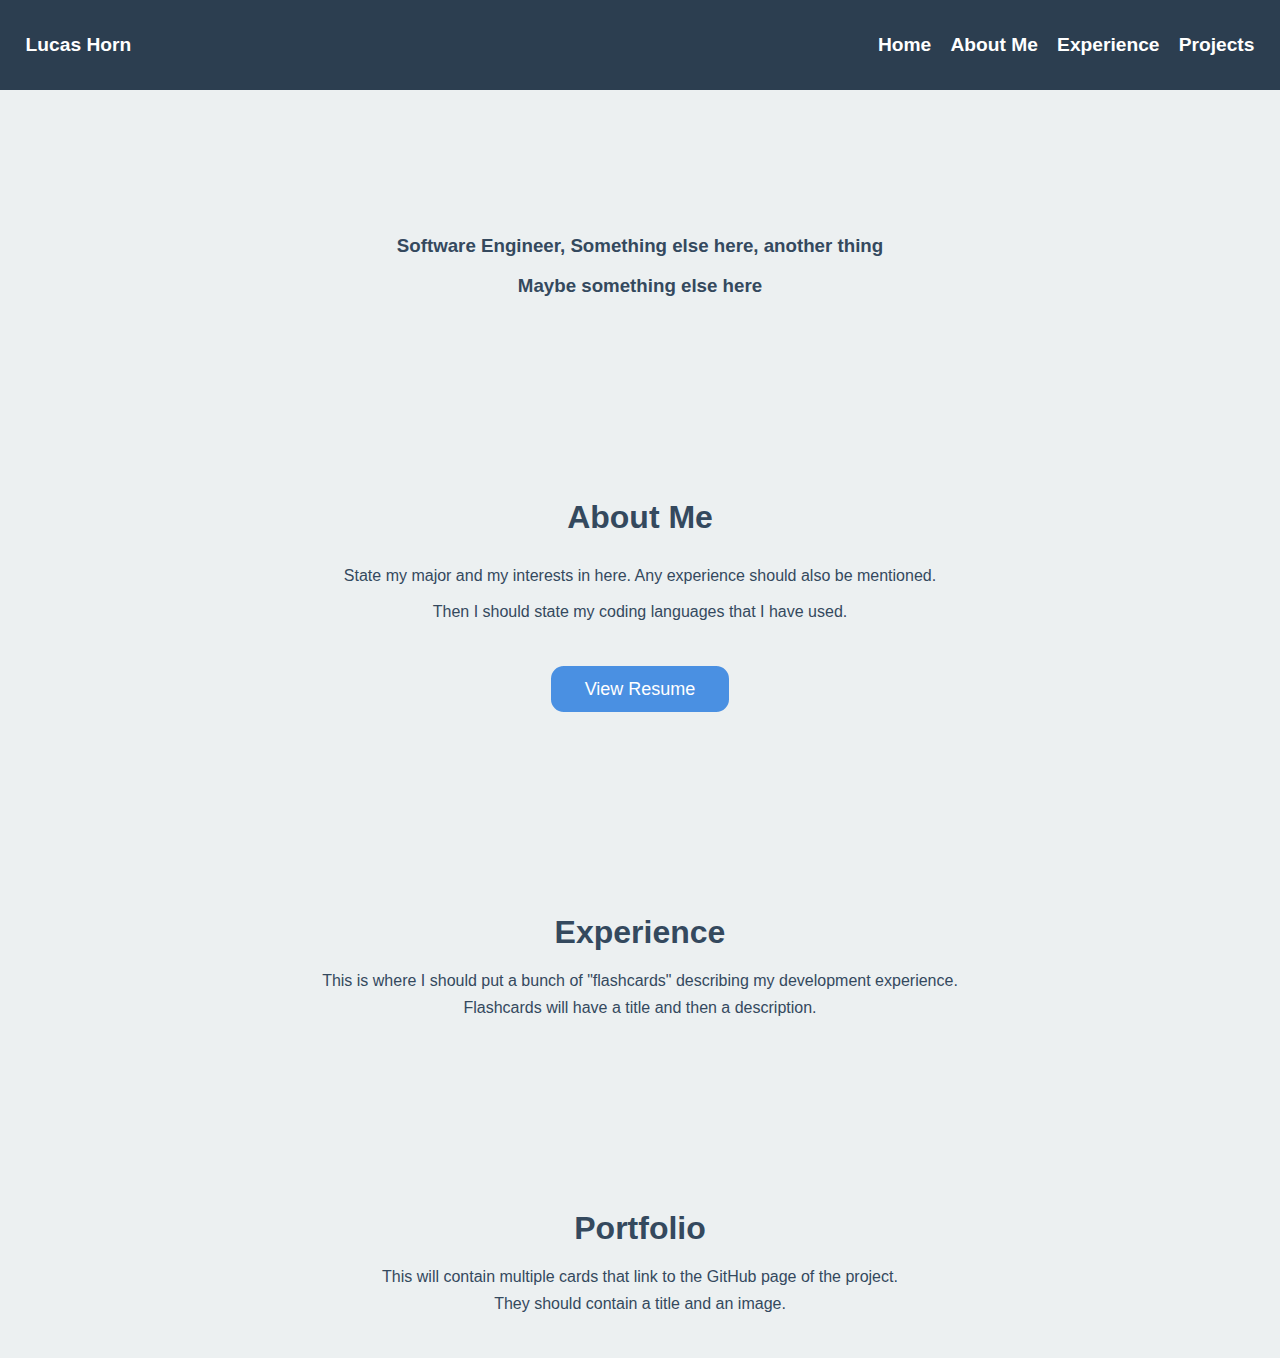
==== index.html @ 21a8671f "Updated colors and format" ====
<!DOCTYPE html>
<html lang="en">
<head>
    <meta charset="UTF-8" name="viewport" content="width=device-width, initial-scale=1.0">
    <title>Lucas Horn - Portfolio</title>
    <link rel="icon" type="image/x-icon" href="images/logo.webp">
    <link rel="stylesheet" href="indexStyle.css">
</head>
<body>
    <header class="header">
        <div class="name">
            <h2>Lucas Horn</h2>
        </div>
        <nav class="navbar">
            <a href="#Home"><h2>Home</h2></a>
            <a href="#AboutMe"><h2>About Me</h2></a>
            <a href="#Experience"><h2>Experience</h2></a>
            <a href="#Portfolio"><h2>Projects</h2></a>
        </nav>
    </header>

    <section id="Home" class="module">
        <h3>Software Engineer, Something else here, another thing</h3>
        <h3>Maybe something else here</h3>
    </section>

    <section id="AboutMe" class="module about-me">
        <h1>About Me</h1>
        <p>
            State my major and my interests in here. Any experience should also be mentioned.
            <br><br>
            Then I should state my coding languages that I have used.
        </p>
        <div class="resume-button">
            <a href="LucasHornResume.pdf" target="_blank">
                <button id="viewButton" class="download">
                    View Resume
                </button>
            </a>
        </div>
    </section>

    <section id="Experience" class="module">
        <h1>Experience</h1>
        <p>This is where I should put a bunch of "flashcards" describing my development experience.</p>
        <p>Flashcards will have a title and then a description.</p>
    </section>

    <section id="Portfolio" class="module">
        <h1>Portfolio</h1>
        <p>This will contain multiple cards that link to the GitHub page of the project.</p>
        <p>They should contain a title and an image.</p>
    </section>

    <script src="indexScript.js"></script>
</body>
</html>
---- indexStyle.css ----
:root {
    --main-color0: #2c3e50;  /* Dark Blue */
    --main-color1: #34495e;  /* Blue Gray - Text color */
    --main-color2: #4a90e2;  /* Professional Blue - Button color */
    --main-color3: #1f78b4;  /* Darker Blue - Button hover */
    --main-color4: #ecf0f1;  /* Light Gray - Background color */
    --main-color5: #ffffff;  /* Pure White */
    --main-color6: #2c3e50;  /* Dark Blue - Navbar background */
}

html {
    background-color: var(--main-color4); 
    color: var(--main-color1); 
    font-family: sans-serif;
    text-align: center;
    margin: 0;
    padding: 0;
    height: 100vh; /* Ensure html takes full viewport height */
    width: 100vw;  /* Ensure html takes full viewport width */
}

body {
    margin: 0;
    padding: 0;
    height: 100vh; /* Ensure body takes full viewport height */
    width: 100vw;  /* Ensure body takes full viewport width */
}

h1 {
    font-size: 2.5vw; /* Decreased font size relative to viewport width */
}

h2 {
    font-size: 1.5vw; /* Decreased font size relative to viewport width */
}

p {
    height: auto; 
    margin: 1vh 0; /* Adjust margin relative to viewport height */
}

button {
    background-color: var(--main-color2);
    border: 0.2vw solid var(--main-color2);    
    color: var(--main-color5);
    border-radius: 1vw;
    margin: 2vh;
    padding: 1.2vh 2.5vw;
    transition-duration: 0.5s;
    font-size: 2vh;
    cursor: pointer;
}

button:hover {
    background-color: var(--main-color3);
    color: var(--main-color5);
}

.header {
    display: flex;
    justify-content: space-between;
    align-items: center;
    padding: 2vh 2vw;
    background-color: var(--main-color6);
    color: var(--main-color5);
    width: 100vw; /* Ensure the header takes full viewport width */
    box-sizing: border-box;
    /* position: fixed; Fix the header at the top */
    top: 0;
    left: 0;
}

.navbar {
    display: flex;
    gap: 1.5vw; /* Adjust gap relative to viewport width */
}

.navbar a {
    text-decoration: none;
    color: var(--main-color5);
}

.navbar a:hover {
    color: var(--main-color2);
}

.module {
    padding: 4vh 2vw;
    margin-top: 10vh; /* Adjust margin to avoid overlap with fixed header */
}

.about-me {
    display: flex;
    flex-direction: column;
    align-items: center;
}

.resume-button {
    margin-top: 2vh;
}
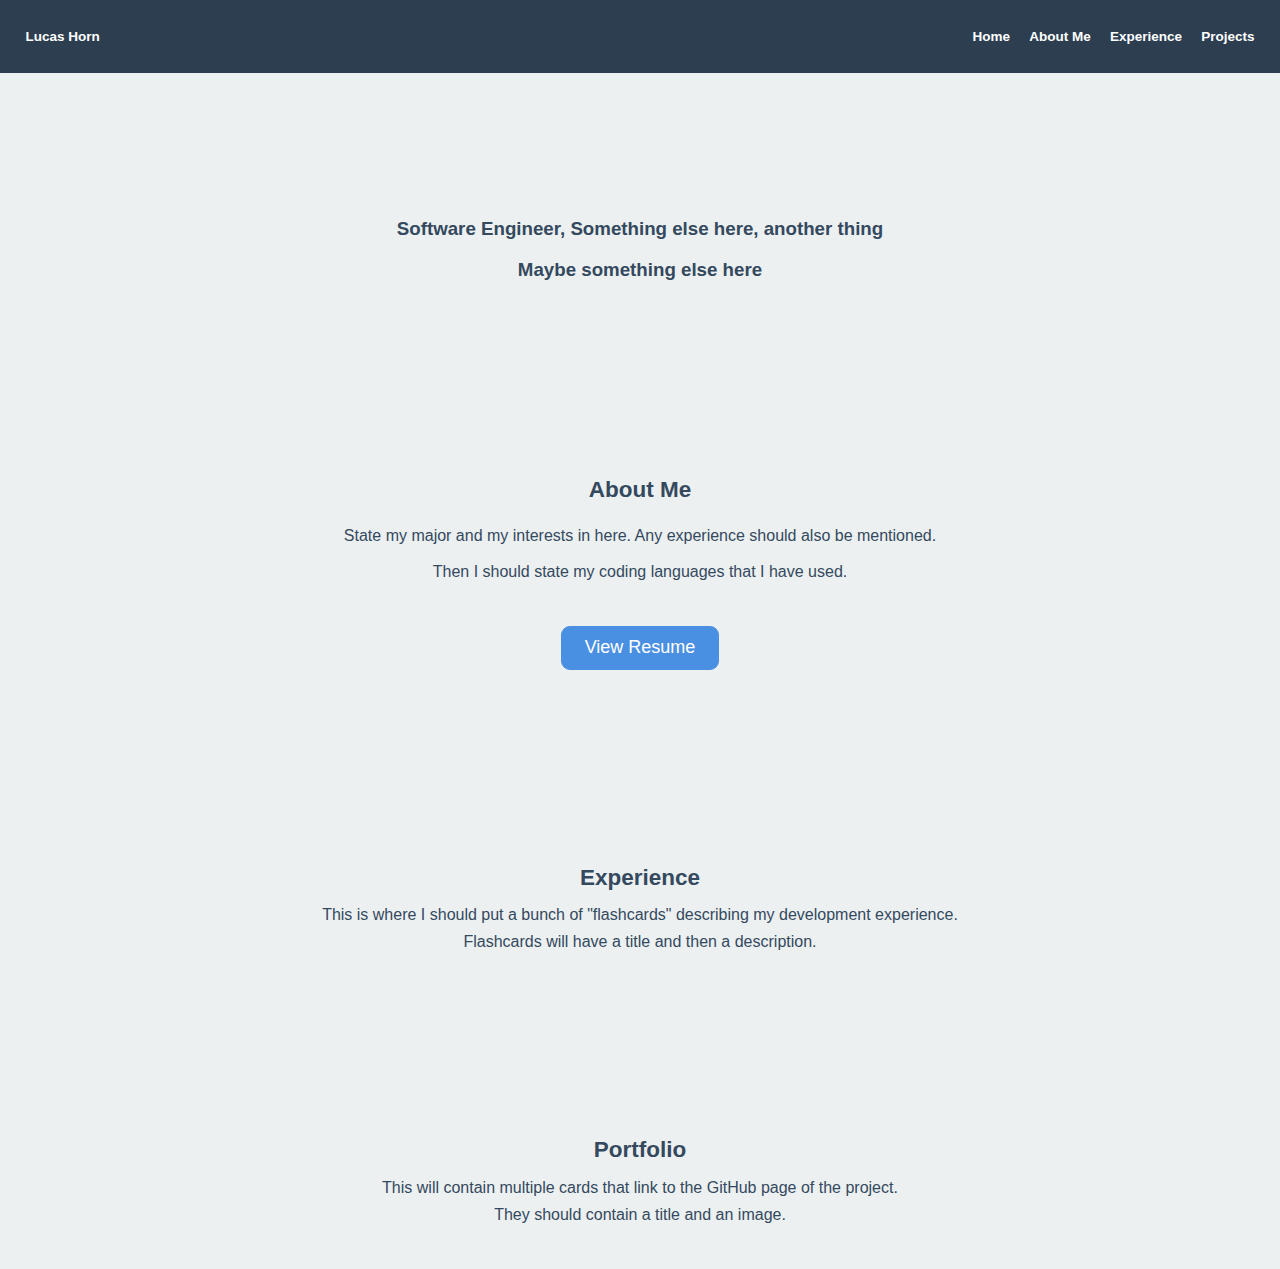
==== commit 666cc954: "Making the website mobile friendly" ====
--- a/index.html
+++ b/index.html
@@ -52,6 +52,8 @@
         <p>They should contain a title and an image.</p>
     </section>
 
-    <script src="indexScript.js"></script>
+    <script>
+        console.log(parseInt((Date.now() - 1695775081033) / 1000 / 3600 / 24) + " days ago I created this webpage");
+    </script>
 </body>
 </html>
--- a/indexStyle.css
+++ b/indexStyle.css
@@ -27,11 +27,11 @@
 }
 
 h1 {
-    font-size: 2.5vw; /* Decreased font size relative to viewport width */
+    font-size: 2.5vh; /* Decreased font size relative to viewport width */
 }
 
 h2 {
-    font-size: 1.5vw; /* Decreased font size relative to viewport width */
+    font-size: 1.5vh; /* Decreased font size relative to viewport width */
 }
 
 p {
@@ -41,11 +41,11 @@
 
 button {
     background-color: var(--main-color2);
-    border: 0.2vw solid var(--main-color2);    
+    border: 0.2vh solid var(--main-color2);    
     color: var(--main-color5);
-    border-radius: 1vw;
+    border-radius: 1vh;
     margin: 2vh;
-    padding: 1.2vh 2.5vw;
+    padding: 1.2vh 2.5vh;
     transition-duration: 0.5s;
     font-size: 2vh;
     cursor: pointer;
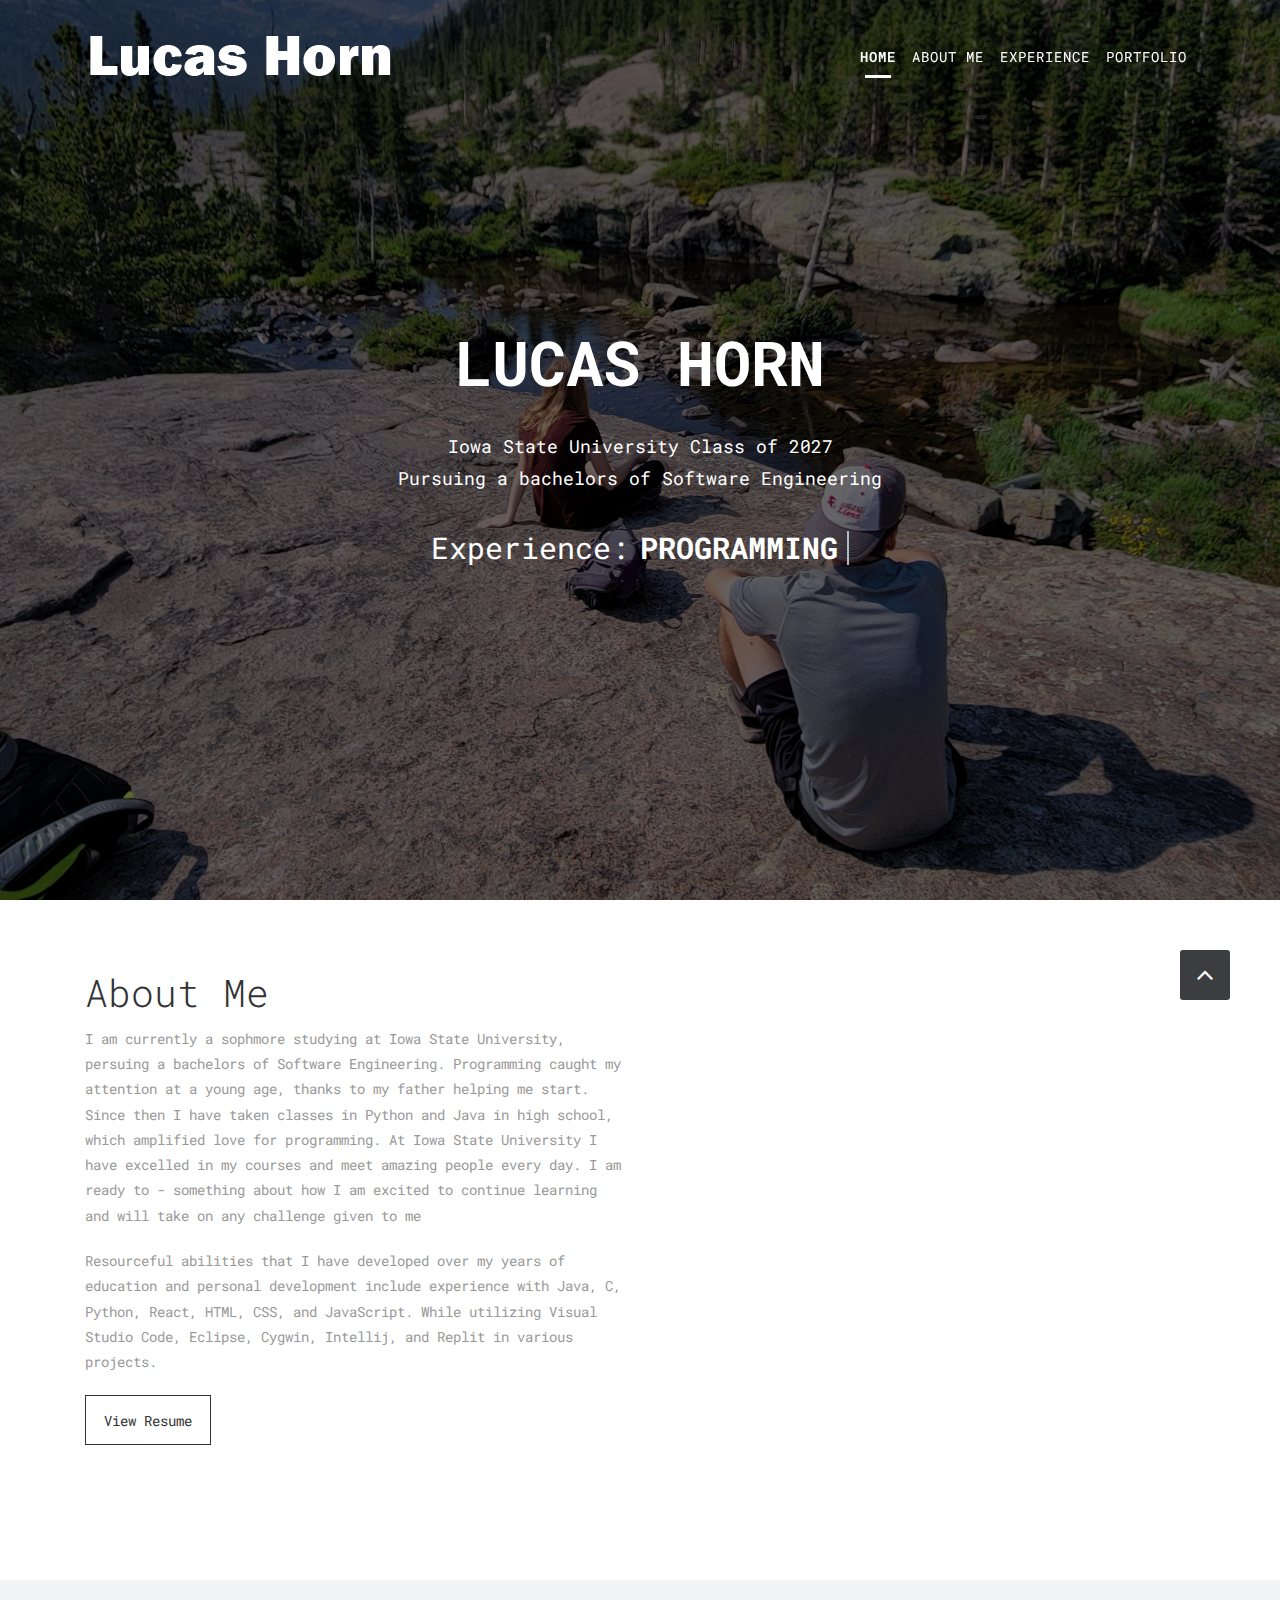
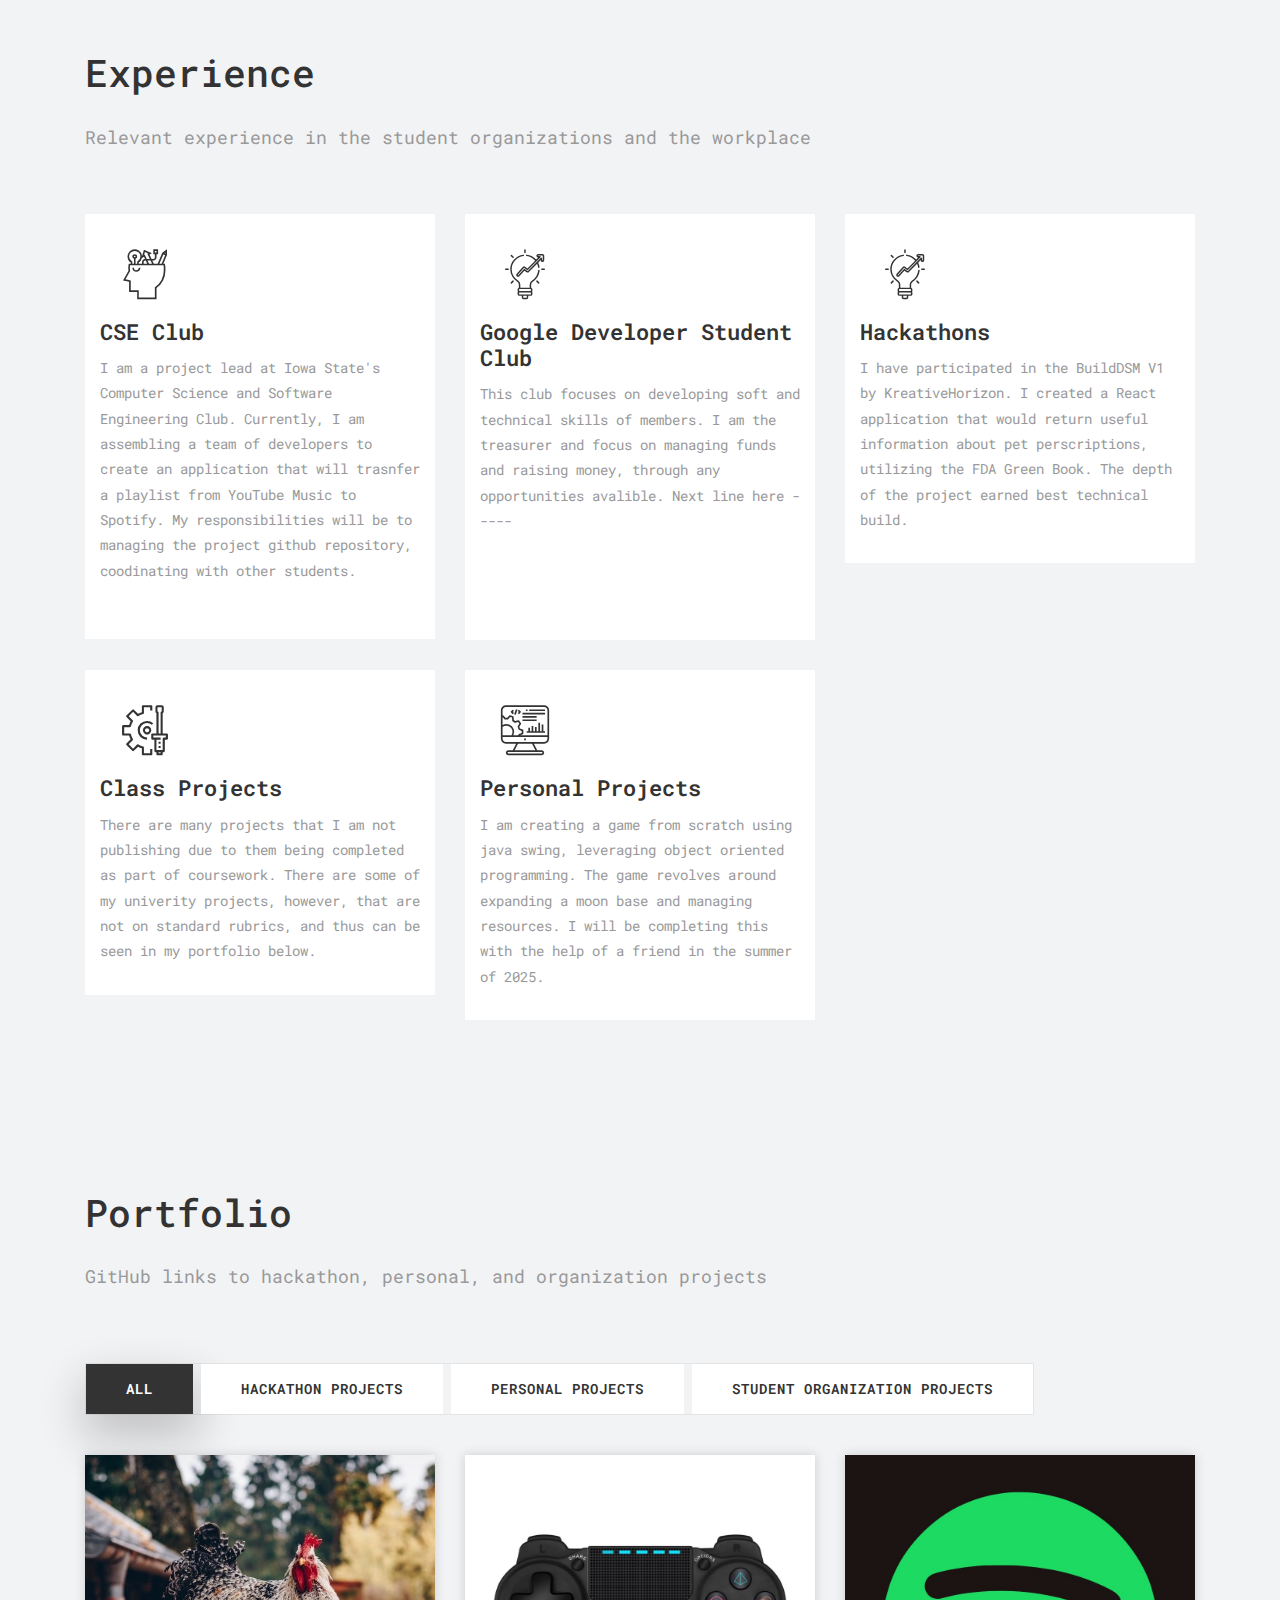
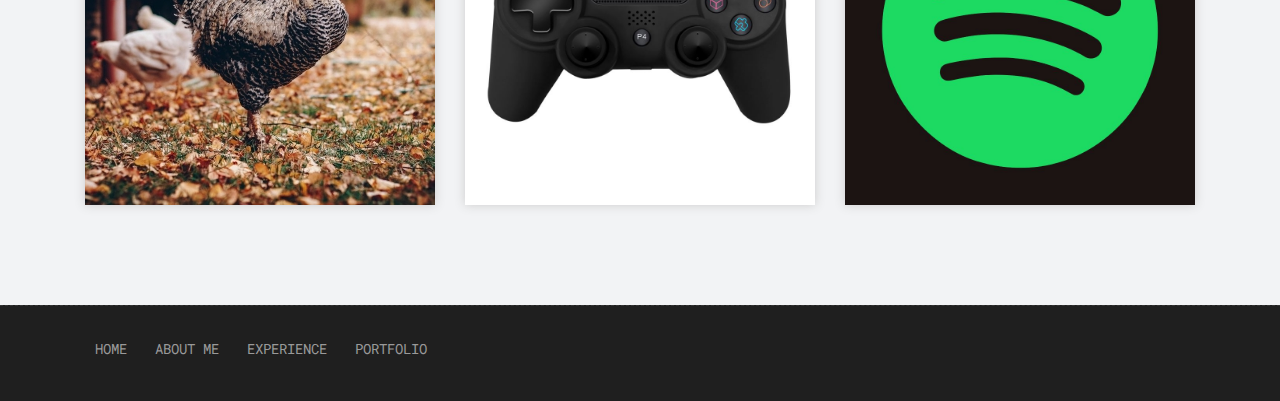
==== commit 31eae5ef: "Added updates from webSiteTemp repo" ====
--- a/index.html
+++ b/index.html
@@ -1,59 +1,362 @@
 <!DOCTYPE html>
 <html lang="en">
-<head>
-    <meta charset="UTF-8" name="viewport" content="width=device-width, initial-scale=1.0">
-    <title>Lucas Horn - Portfolio</title>
-    <link rel="icon" type="image/x-icon" href="images/logo.webp">
-    <link rel="stylesheet" href="indexStyle.css">
+
+    <!-- Basic -->
+    <meta charset="utf-8">
+    <meta http-equiv="X-UA-Compatible" content="IE=edge">   
+   
+    <!-- Mobile Metas -->
+    <meta name="viewport" content="width=device-width, minimum-scale=1.0, maximum-scale=1.0, user-scalable=no">
+ 
+     <!-- Site Metas -->
+    <title>Lucas Horn - Portfolio</title>  
+    <meta name="keywords" content="">
+    <meta name="description" content="">
+    <meta name="author" content="">
+
+    <!-- Site Icons -->
+    <link rel="shortcut icon" href="images/favicon.ico" type="image/x-icon" />
+    <link rel="apple-touch-icon" href="L-logo.png">
+
+    <!-- Bootstrap CSS -->
+    <link rel="stylesheet" href="css/bootstrap.min.css">
+    <!-- Site CSS -->
+    <link rel="stylesheet" href="style.css">
+    <!-- Responsive CSS -->
+    <link rel="stylesheet" href="css/responsive.css">
+	
 </head>
-<body>
-    <header class="header">
-        <div class="name">
-            <h2>Lucas Horn</h2>
+<body id="page-top" class="politics_version">
+
+    <!-- LOADER -->
+    <div id="preloader">
+        <div id="main-ld">
+			<div id="loader"></div>  
+		</div>
+    </div>
+    <!-- END LOADER -->
+	
+    <!-- Navigation -->
+    <nav class="navbar navbar-expand-lg navbar-dark fixed-top" id="mainNav">
+      <div class="container">
+        <a class="navbar-brand js-scroll-trigger" href="#page-top">
+			<img class="img-fluid" src="images/logo.png" alt="" />	<!-- this needs to have the image changed to my name -->
+		</a>
+        <button class="navbar-toggler navbar-toggler-right" type="button" data-toggle="collapse" data-target="#navbarResponsive" aria-controls="navbarResponsive" aria-expanded="false" aria-label="Toggle navigation">
+          Menu
+          <i class="fa fa-bars"></i>
+        </button>
+        <div class="collapse navbar-collapse" id="navbarResponsive">
+          <ul class="navbar-nav text-uppercase ml-auto">
+            <li class="nav-item">
+              <a class="nav-link js-scroll-trigger active" href="#home">Home</a>
+            </li>
+            <li class="nav-item">
+              <a class="nav-link js-scroll-trigger" href="#about">About Me</a>
+            </li>
+            <li class="nav-item">
+              <a class="nav-link js-scroll-trigger" href="#experience">Experience</a>
+            </li>
+            <li class="nav-item">
+              <a class="nav-link js-scroll-trigger" href="#portfolio">Portfolio</a>
+            </li>
+          </ul>
         </div>
-        <nav class="navbar">
-            <a href="#Home"><h2>Home</h2></a>
-            <a href="#AboutMe"><h2>About Me</h2></a>
-            <a href="#Experience"><h2>Experience</h2></a>
-            <a href="#Portfolio"><h2>Projects</h2></a>
-        </nav>
-    </header>
-
-    <section id="Home" class="module">
-        <h3>Software Engineer, Something else here, another thing</h3>
-        <h3>Maybe something else here</h3>
-    </section>
-
-    <section id="AboutMe" class="module about-me">
-        <h1>About Me</h1>
-        <p>
-            State my major and my interests in here. Any experience should also be mentioned.
-            <br><br>
-            Then I should state my coding languages that I have used.
-        </p>
-        <div class="resume-button">
-            <a href="LucasHornResume.pdf" target="_blank">
-                <button id="viewButton" class="download">
-                    View Resume
-                </button>
-            </a>
+      </div>
+    </nav>
+	
+	<section id="home" class="main-banner parallaxie" style="background: url('uploads/background.webp')">
+		<div class="heading">
+			<h1>Lucas Horn</h1>
+			<p>Iowa State University Class of 2027<br>Pursuing a bachelors of Software Engineering</p>
+			<h3 class="cd-headline clip is-full-width">
+				<span>Experience: </span>
+				<span class="cd-words-wrapper">
+					<b class="is-visible">Programming</b> <!-- This contains all of the changing text -->
+					<b>Personal Projects</b>
+					<b>Hackathons</b>
+					<b>Club Involvement</b>
+					<b>Unicorn wrangler</b>
+					<b>That was a lie</b>
+					<!-- <b>Tutoring</b> -->
+				</span>
+			</h3>
+		</div>
+	</section>
+
+    <div id="about" class="section wb">
+        <div class="container">
+            <div class="row">
+                <div class="col-md-6">
+                    <div class="message-box">                        
+                        <h2>About Me</h2>
+                        <p>
+							I am currently a sophmore studying at Iowa State University, persuing a bachelors of Software Engineering.
+							 Programming caught my attention at a young age, thanks to my father helping me start.
+							 Since then I have taken classes in Python and Java in high school, which amplified love for programming.
+							 At Iowa State University I have excelled in my courses and meet amazing people every day.
+							 I am ready to - something about how I am excited to continue learning and will take on any challenge given to me
+						</p>
+						<p> 
+							Resourceful abilities that I have developed over my years of education and personal development include experience with Java, C, Python, React, HTML, CSS, and JavaScript.
+							 While utilizing Visual Studio Code, Eclipse, Cygwin, Intellij, and Replit in various projects.
+						</p>
+						<a target=”_blank” href="resume.pdf" class="sim-btn btn-hover-new" data-text="View Resume"><span>View Resume</span></a>
+                    </div>
+                </div>
+
+                <div class="col-md-6">
+                    <div class="right-box-pro wow fadeIn">
+                        <img src="uploads/aboutMe.jpeg" alt="" class="img-fluid img-rounded">
+                    </div><!-- end media -->
+                </div>
+            </div>
         </div>
-    </section>
-
-    <section id="Experience" class="module">
-        <h1>Experience</h1>
-        <p>This is where I should put a bunch of "flashcards" describing my development experience.</p>
-        <p>Flashcards will have a title and then a description.</p>
-    </section>
-
-    <section id="Portfolio" class="module">
-        <h1>Portfolio</h1>
-        <p>This will contain multiple cards that link to the GitHub page of the project.</p>
-        <p>They should contain a title and an image.</p>
-    </section>
-
-    <script>
-        console.log(parseInt((Date.now() - 1695775081033) / 1000 / 3600 / 24) + " days ago I created this webpage");
-    </script>
+    </div><!-- end section -->
+
+
+  	<div id="experience" class="section lb">
+        <div class="container">
+            <div class="section-title text-left">
+                <h3>Experience</h3>
+                <p>Relevant experience in the student organizations and the workplace</p>
+            </div>
+
+            <div class="row">
+				
+				<div class="col-md-4">
+					<div class="services-inner-box">
+						<div class="ser-icon">
+							<i class="flaticon-idea-1"></i>
+						</div>
+						<h2>CSE Club</h2>
+						<p>
+							 I am a project lead at Iowa State's Computer Science and Software Engineering Club.
+							 Currently, I am assembling a team of developers to create an application that will trasnfer a playlist from YouTube Music to Spotify.
+							 My responsibilities will be to managing the project github repository, coodinating with other students.
+						</p>
+						<br>
+					</div>
+                </div>
+				
+				<div class="col-md-4">
+					<div class="services-inner-box">
+						<div class="ser-icon">
+							<i class="flaticon-idea"></i>
+						</div>
+						<h2>Google Developer Student Club</h2>
+						<p>This club focuses on developing soft and technical skills of members.
+							 I am the treasurer and focus on managing funds and raising money, through any opportunities avalible.
+							 Next line here -----
+						</p>
+						<br><br><br>
+					</div>
+				</div>	
+				
+				<div class="col-md-4">
+					<div class="services-inner-box">
+						<div class="ser-icon">
+							<i class="flaticon-idea"></i>
+						</div>
+						<h2>
+							Hackathons
+						</h2>
+						<p>
+							I have participated in the BuildDSM V1 by KreativeHorizon.
+							 I created a React application that would return useful information about pet perscriptions, utilizing the FDA Green Book. 
+							 The depth of the project earned best technical build.
+						</p>
+					</div>
+				</div>
+				
+				<div class="col-md-4">
+					<div class="services-inner-box">
+						<div class="ser-icon">
+							<i class="flaticon-process"></i>
+						</div>
+						<h2>
+							Class Projects
+						</h2>
+						<p>
+							There are many projects that I am not publishing due to them being completed as part of coursework.
+							 There are some of my univerity projects, however, that are not on standard rubrics, and thus can be seen in my portfolio below.
+						</p>
+					</div>
+                </div>
+
+				<div class="col-md-4">
+                    <div class="services-inner-box">
+						<div class="ser-icon">
+							<i class="flaticon-seo"></i>
+						</div>
+						<h2>Personal Projects</h2>
+						<p>
+							I am creating a game from scratch using java swing, leveraging object oriented programming.
+							 The game revolves around expanding a moon base and managing resources.
+							 I will be completing this with the help of a friend in the summer of 2025.
+						</p>
+					</div>
+                </div>
+				
+				<!--
+				<div class="col-md-4">
+					<div class="services-inner-box">
+						<div class="ser-icon">
+							<i class="flaticon-development"></i>
+						</div>
+						<h2>name here</h2>
+						<p>description here</p>
+					</div>
+				</div>
+				-->
+
+				<!--
+				<div class="col-md-4">
+                    <div class="services-inner-box">
+						<div class="ser-icon">
+							<i class="flaticon-discuss-issue"></i>
+						</div>
+						<h2>Name</h2>
+						<p>discription</p>
+					</div>
+                </div>
+				-->
+            </div>
+        </div>
+    </div>
+
+	<!-- portfolio section -->
+	<div id="portfolio" class="section lb">
+		<div class="container">
+			<div class="section-title text-left">
+                <h3>Portfolio</h3>
+                <p>GitHub links to hackathon, personal, and organization projects</p>
+            </div><!-- end title -->
+			
+
+			<div class="gallery-menu row">
+				<div class="col-md-12">
+					<div class="button-group filter-button-group text-left">
+						<button class="active" data-filter="*">All</button>
+						<button data-filter=".gal_a">Hackathon Projects</button>
+						<button data-filter=".gal_b">Personal Projects</button>
+						<button data-filter=".gal_c">Student Organization Projects</button>
+					</div>
+				</div>
+			</div>
+			
+			<!-- This contains all of the cards for code projects -->
+			<div class="gallery-list row">
+				<div class="col-md-4 col-sm-6 gallery-grid gal_a">
+					<div class="gallery-single fix">
+						<img src="uploads/Farm-fix-chicken.jpg" class="img-fluid" alt="Image">
+						<div class="img-overlay">
+							<a target=”_blank” href="https://github.com/nwfrank/builddsm" class="hoverbutton global-radius"><i class="fa fa-picture-o"></i></a>
+						</div>
+					</div>
+				</div>
+
+
+				<div class="col-md-4 col-sm-6 gallery-grid gal_b">
+					<div class="gallery-single fix">
+						<img src="uploads/gallery_img-03.jpg" class="img-fluid" alt="Image">
+						<div class="img-overlay">
+							<a target=”_blank” href="https://github.com/LucasAHorn/Summer24Game" class="hoverbutton global-radius"><i class="fa fa-picture-o"></i></a>
+						</div>
+					</div>
+				</div>
+
+			 	<div class="col-md-4 col-sm-6 gallery-grid gal_c">
+					<div class="gallery-single fix">
+						<img src="uploads/gallery_img-01.jpg" class="img-fluid" alt="Image">
+						<div class="img-overlay">
+							<a target=”_blank” href="https://github.com/LucasAHorn/Playlist-Platform-Transfer-Project" class="hoverbutton global-radius"><i class="fa fa-picture-o"></i></a>
+						</div>
+					</div>
+				</div>
+
+				<!-- <div class="col-md-4 col-sm-6 gallery-grid gal_c">
+					<div class="gallery-single fix">
+						<img src="uploads/gallery_img-05.jpg" class="img-fluid" alt="Image">
+						<div class="img-overlay">
+							<a target=”_blank” href="https://github.com/CSE-Club-ISU" class="hoverbutton global-radius"><i class="fa fa-picture-o"></i><i></a>
+						</div>
+					</div>
+				</div> -->
+
+				
+				<!-- <div class="col-md-4 col-sm-6 gallery-grid gal_c">
+					<div class="gallery-single fix">
+						<img src="uploads/gallery_img-04.jpg" class="img-fluid" alt="Image">
+						<div class="img-overlay">
+							<a target=”_blank” href="https://github.com/CSE-Club-ISU/Playlist-Platform-Transfer-Project" class="hoverbutton global-radius"><i class="fa fa-picture-o"></i><i></a>
+						</div>
+					</div>
+				</div>
+			</div> -->
+
+
+			<!--
+				<div class="col-md-4 col-sm-6 gallery-grid gal_a">
+					<div class="gallery-single fix">
+						<img src="uploads/gallery_img-02.jpg" class="img-fluid" alt="Image">
+						<div class="img-overlay">
+							<a target=”_blank” href="https://github.com/mgraham33/FlickPick" class="hoverbutton global-radius"><i class="fa fa-picture-o"></i></a>
+						</div>
+					</div>
+				</div>
+
+				<div class="col-md-4 col-sm-6 gallery-grid gal_a">
+					<div class="gallery-single fix">
+						<img src="uploads/gallery_img-04.jpg" class="img-fluid" alt="Image">
+						<div class="img-overlay">
+							<a target=”_blank” href="https://github.com/mgraham33/TheGameOfLife" class="hoverbutton global-radius"><i class="fa fa-picture-o"></i></a>
+						</div>
+					</div>
+				</div>
+			
+				<div class="col-md-4 col-sm-6 gallery-grid gal_a">
+					<div class="gallery-single fix">
+						<img src="uploads/gallery_img-05.jpg" class="img-fluid" alt="Image">
+						<div class="img-overlay">
+							<a target=”_blank” href="https://github.com/CSE-Club-ISU" class="hoverbutton global-radius"><i class="fa fa-picture-o"></i></a>
+                        </div>
+					</div>
+				</div>
+			-->
+			</div>
+		</div>
+	</div>
+
+    <div class="copyrights">
+        <div class="container">
+            <div class="footer-distributed">
+                <div class="footer-left">
+                    <p class="footer-links">
+                        <a href="#home">Home</a>
+                        <a href="#about">About Me</a>
+                        <a href="#experience">Experience</a>
+                        <a href="#portfolio">Portfolio</a>
+                    </p>
+                </div>
+            </div>
+        </div>
+    </div>
+
+    <a href="#" id="scroll-to-top" class="dmtop global-radius"><i class="fa fa-angle-up"></i></a>
+
+    <!-- ALL JS FILES -->
+    <script src="js/all.js"></script>
+	<!-- Camera Slider -->
+	<!-- <script src="js/jquery.mobile.customized.min.js"></script> This is not working currently -->
+	<script src="js/jquery.easing.1.3.js"></script> 
+	<script src="js/parallaxie.js"></script>
+	<script src="js/headline.js"></script>
+	<!-- Contact form JavaScript -->
+    <script src="js/jqBootstrapValidation.js"></script>
+    <!-- ALL PLUGINS -->
+    <script src="js/custom.js"></script>
+    <script src="js/jquery.vide.js"></script>
+
 </body>
-</html>
+</html>--- a/style.css
+++ b/style.css
@@ -0,0 +1,2466 @@
+/*------------------------------------------------------------------
+    Version: 1.0
+-------------------------------------------------------------------*/
+
+/*------------------------------------------------------------------
+    IMPORT FONTS
+-------------------------------------------------------------------*/
+
+@import url('https://fonts.googleapis.com/css?family=Roboto+Mono:300,400,500,700');
+
+/*------------------------------------------------------------------
+    IMPORT FILES
+-------------------------------------------------------------------*/
+
+@import url(css/animate.css);
+@import url(css/camera.css);
+@import url(css/flaticon.css);
+@import url(css/prettyPhoto.css);
+@import url(css/owl.carousel.css);
+@import url(css/font-awesome.min.css);
+
+/*------------------------------------------------------------------
+    SKELETON
+-------------------------------------------------------------------*/
+
+body {
+    color: #999999;
+    font-size: 14px;
+    font-family: 'Roboto Mono', monospace;
+    line-height: 1.80857;
+}
+
+html, body{
+	height: 100%;
+}
+
+body.demos .section {
+    background: url(images/bg.png) repeat top center #f2f3f5;
+}
+
+body.demos .section-title img {
+    max-width: 280px;
+    display: block;
+    margin: 10px auto;
+}
+
+body.demos .service-widget h3 {
+    border-bottom: 1px solid #ededed;
+    font-size: 18px;
+    padding: 20px 0;
+    background-color: #ffffff;
+}
+
+body.demos .service-widget {
+    margin: 0 0 30px;
+    padding: 30px;
+    background-color: #fff
+}
+
+body.demos .container-fluid {
+    max-width: 1080px
+}
+
+a {
+    color: #1f1f1f;
+    text-decoration: none !important;
+    outline: none !important;
+    -webkit-transition: all .3s ease-in-out;
+    -moz-transition: all .3s ease-in-out;
+    -ms-transition: all .3s ease-in-out;
+    -o-transition: all .3s ease-in-out;
+    transition: all .3s ease-in-out;
+}
+
+h1,
+h2,
+h3,
+h4,
+h5,
+h6 {
+    letter-spacing: 0;
+    font-weight: normal;
+    position: relative;
+    padding: 0 0 10px 0;
+    font-weight: normal;
+    line-height: 120% !important;
+    color: #333333;
+    margin: 0
+}
+
+h1 {
+    font-size: 24px
+}
+
+h2 {
+    font-size: 22px
+}
+
+h3 {
+    font-size: 18px
+}
+
+h4 {
+    font-size: 16px
+}
+
+h5 {
+    font-size: 14px
+}
+
+h6 {
+    font-size: 13px
+}
+
+h1 a,
+h2 a,
+h3 a,
+h4 a,
+h5 a,
+h6 a {
+    color: #212121;
+    text-decoration: none!important;
+    opacity: 1
+}
+
+h1 a:hover,
+h2 a:hover,
+h3 a:hover,
+h4 a:hover,
+h5 a:hover,
+h6 a:hover {
+    opacity: .8
+}
+
+a {
+    color: #222222;
+    text-decoration: none;
+    outline: none;
+}
+
+a,
+.btn {
+    text-decoration: none !important;
+    outline: none !important;
+    -webkit-transition: all .3s ease-in-out;
+    -moz-transition: all .3s ease-in-out;
+    -ms-transition: all .3s ease-in-out;
+    -o-transition: all .3s ease-in-out;
+    transition: all .3s ease-in-out;
+}
+
+.btn-custom {
+    margin-top: 20px;
+    background-color: transparent !important;
+    border: 2px solid #ddd;
+    padding: 12px 40px;
+    font-size: 16px;
+}
+
+.lead {
+    font-size: 18px;
+    line-height: 30px;
+    color: #767676;
+    margin: 0;
+    padding: 0;
+}
+
+blockquote {
+    margin: 20px 0 20px;
+    padding: 30px;
+}
+
+ul, li, ol{
+	margin: 0px;
+	list-style: none;
+	padding: 0px;
+}
+
+
+/*------------------------------------------------------------------
+    WP CORE
+-------------------------------------------------------------------*/
+
+.first {
+    clear: both
+}
+
+.last {
+    margin-right: 0
+}
+
+.alignnone {
+    margin: 5px 20px 20px 0;
+}
+
+.aligncenter,
+div.aligncenter {
+    display: block;
+    margin: 5px auto 5px auto;
+}
+
+.alignright {
+    float: right;
+    margin: 10px 0 20px 20px;
+}
+
+.alignleft {
+    float: left;
+    margin: 10px 20px 20px 0;
+}
+
+a img.alignright {
+    float: right;
+    margin: 10px 0 20px 20px;
+}
+
+a img.alignnone {
+    margin: 10px 20px 20px 0;
+}
+
+a img.alignleft {
+    float: left;
+    margin: 10px 20px 20px 0;
+}
+
+a img.aligncenter {
+    display: block;
+    margin-left: auto;
+    margin-right: auto
+}
+
+.wp-caption {
+    background: #fff;
+    border: 1px solid #f0f0f0;
+    max-width: 96%;
+    /* Image does not overflow the content area */
+    padding: 5px 3px 10px;
+    text-align: center;
+}
+
+.wp-caption.alignnone {
+    margin: 5px 20px 20px 0;
+}
+
+.wp-caption.alignleft {
+    margin: 5px 20px 20px 0;
+}
+
+.wp-caption.alignright {
+    margin: 5px 0 20px 20px;
+}
+
+.wp-caption img {
+    border: 0 none;
+    height: auto;
+    margin: 0;
+    max-width: 98.5%;
+    padding: 0;
+    width: auto;
+}
+
+.wp-caption p.wp-caption-text {
+    font-size: 11px;
+    line-height: 17px;
+    margin: 0;
+    padding: 0 4px 5px;
+}
+
+
+/* Text meant only for screen readers. */
+
+.screen-reader-text {
+    clip: rect(1px, 1px, 1px, 1px);
+    position: absolute !important;
+    height: 1px;
+    width: 1px;
+    overflow: hidden;
+}
+
+.screen-reader-text:focus {
+    background-color: #f1f1f1;
+    border-radius: 3px;
+    box-shadow: 0 0 2px 2px rgba(0, 0, 0, 0.6);
+    clip: auto !important;
+    color: #21759b;
+    display: block;
+    font-size: 14px;
+    font-size: 0.875rem;
+    font-weight: bold;
+    height: auto;
+    left: 5px;
+    line-height: normal;
+    padding: 15px 23px 14px;
+    text-decoration: none;
+    top: 5px;
+    width: auto;
+    z-index: 100000;
+    /* Above WP toolbar. */
+}
+
+
+/*------------------------------------------------------------------
+    HEADER
+-------------------------------------------------------------------*/
+
+.navbar-dark .navbar-nav .nav-link{
+	color: #ffffff;
+	letter-spacing: 1px;
+	font-size: 14px;
+	position: relative;
+}
+.navbar-dark .navbar-nav .nav-link:hover{
+	color: #ffffff;
+}
+.navbar-dark .navbar-nav .nav-link.active{
+	font-weight: 600;
+}
+.navbar-dark .navbar-nav .nav-link::after {
+    content: '';
+    width: 0;
+    height: 3px;
+    background: #ffffff;
+    position: absolute;
+    bottom: 0;
+    left: 0;
+	right: 0;
+	text-align: center;
+	margin: 0 auto;
+    border-radius: 0px;
+    -webkit-transition: all .5s;
+    transition: all .5s;
+    z-index: -1;
+}
+.navbar-dark .navbar-nav .nav-link.active::after {
+	width: 50%;
+}
+
+/*------------------------------------------------------------------
+    SECTIONS
+-------------------------------------------------------------------*/
+
+.main-banner{
+	height: 100%;
+	position: relative;
+}
+
+.main-banner{
+	display: table;
+    width: 100%;
+	text-align: center;
+}
+.main-banner::after {
+    content: " ";
+    position: absolute;
+    top: 0;
+    bottom: 0;
+    left: 0;
+    right: 0;
+    background-color: #000;
+    z-index: 0;
+    opacity: .6;
+}
+.heading{
+	color: #fff;
+	display: table-cell;
+	vertical-align: middle;
+	position: relative;
+	z-index: 1;
+}
+.heading h1{
+	color: #ffffff;
+	font-weight: 700;
+	font-size: 62px;
+	text-transform: uppercase;
+}
+.heading p{
+	font-size: 18px;
+	padding: 20px 0px;
+}
+
+.heading h3{
+	color: ffffff;
+}
+
+.cd-words-wrapper {
+  display: inline-block;
+  position: relative;
+  text-align: left;
+}
+.cd-words-wrapper b {
+  display: inline-block;
+  position: absolute;
+  white-space: nowrap;
+  left: 0;
+  top: 0;
+}
+.cd-words-wrapper b.is-visible {
+  position: relative;
+}
+.no-js .cd-words-wrapper b {
+  opacity: 0;
+}
+.no-js .cd-words-wrapper b.is-visible {
+  opacity: 1;
+}
+
+/* -------------------------------- 
+
+xclip 
+
+-------------------------------- */
+.cd-headline.clip span {
+  display: inline-block;
+  padding: .2em 0;
+  color: #ffffff;
+  font-size: 30px;
+}
+.cd-headline.clip span b{
+	text-transform: uppercase;
+}
+.cd-headline.clip .cd-words-wrapper {
+  overflow: hidden;
+  vertical-align: top;
+}
+.cd-headline.clip .cd-words-wrapper::after {
+  /* line */
+  content: '';
+  position: absolute;
+  top: 0;
+  right: 0;
+  width: 2px;
+  height: 100%;
+  background-color: #aebcb9;
+}
+.cd-headline.clip b {
+  opacity: 0;
+}
+.cd-headline.clip b.is-visible {
+  opacity: 1;
+}
+
+
+#mainNav.navbar-shrink {
+    padding-top: 10px;
+    padding-bottom: 10px;
+    background-color: #333333;
+}
+
+#clouds{
+	margin-top: -5%;
+	position: relative;
+	z-index: 1;
+}
+#clouds path {
+    fill: #ffffff;
+    bottom: -10px;
+    overflow: hidden;
+    stroke: #ffffff;
+}
+
+.section {
+    display: block;
+    position: relative;
+    overflow: hidden;
+    padding: 70px 0;
+}
+
+.noover {
+    overflow: visible;
+}
+
+.noover .btn-dark {
+    border: 0 !important;
+}
+
+.nopad {
+    padding: 0;
+}
+
+.nopadtop {
+    padding-top: 0;
+}
+
+.section.wb {
+    background-color: #ffffff;
+}
+
+.section.lb {
+    background-color: #f2f3f5;
+}
+
+.section.db {
+    background-color: #111111;
+}
+
+.section.color1 {
+    background-color: #448AFF;
+}
+
+.first-section {
+    display: block;
+    position: relative;
+    overflow: hidden;
+    padding: 16em 0 13em;
+}
+
+.first-section h2 {
+    color: #ffffff;
+    font-size: 68px;
+    font-weight: 300;
+    text-transform: capitalize;
+    display: block;
+    margin: 0;
+    padding: 0 0 30px;
+    position: relative;
+}
+
+.first-section .lead {
+    font-size: 21px;
+    font-weight: 300;
+    padding: 0 0 40px;
+    margin: 0;
+    line-height: inherit;
+    color: #ffffff;
+}
+
+.macbookright {
+    width: 980px;
+    position: absolute;
+    right: -15%;
+    bottom: -6%;
+}
+
+.section-title {
+    display: block;
+    position: relative;
+    margin-bottom: 60px;
+}
+
+.section-title p {
+    color: #999;
+    font-weight: 400;
+    font-size: 18px;
+    line-height: 33px;
+    margin: 0;
+}
+
+.section-title h3 {
+    font-size: 38px;
+    font-weight: 500;
+    line-height: 62px;
+    margin: 0 0 25px;
+    padding: 0;
+    text-transform: none;
+}
+
+.section.colorsection p,
+.section.colorsection h3,
+.section.db h3 {
+    color: #ffffff;
+}
+
+
+
+.btn-hover-new{
+	color: #333333;
+	-webkit-transition: all 0.5s;
+	-moz-transition: all 0.5s;
+	-o-transition: all 0.5s;
+	transition: all 0.5s;
+	position: relative;
+	border: 1px solid #333333;
+	overflow: hidden;
+	padding: 0px 18px;
+	display: inline-block;
+}
+
+.sim-btn{
+	line-height: 50px;
+	height: 50px;
+	text-align: center;
+	margin-right: auto;
+	margin-left: auto;
+	margin-top: 0px;
+	cursor: pointer;
+}
+
+.btn-hover-new::after {
+    content: attr(data-text);
+    position: absolute;
+    width: 100%;
+    height: 100%;
+    top: 0;
+    left: 0;
+    opacity: 0;
+    -webkit-transform: translate(-30%, 0);
+    transform: translate(-30%, 0);
+    -webkit-transition: all 0.3s;
+    -moz-transition: all 0.3s;
+    -o-transition: all 0.3s;
+    transition: all 0.3s;
+}
+
+.btn-hover-new span {
+    -webkit-transition: all 0.3s;
+    -moz-transition: all 0.3s;
+    -o-transition: all 0.3s;
+    transition: all 0.3s;
+}
+
+.btn-hover-new:hover{
+	color: #ffffff;
+	background-color: #333333;
+}
+.btn-hover-new:hover > span {
+    opacity: 0;
+    -webkit-transform: translate(0px,40px);
+    transform: translate(0px,40px);
+}
+.btn-hover-new:hover::after {
+    opacity: 1;
+    -webkit-transform: translate(0, 0);
+    transform: translate(0, 0);
+}
+
+
+
+
+.right-box-pro{
+	position: relative;
+	-webkit-box-shadow: 0px 0px 30px -4px rgba(0, 0, 0, 0.3);
+	box-shadow: 0px 0px 30px -4px rgba(0, 0, 0, 0.3);
+}
+.right-box-pro img{
+	position: relative;
+	z-index: 2;
+}
+.right-box-pro::before {
+    content: "";
+    background: url(images/country-quilt-dark.png);
+    width: 100%;
+    height: 100%;
+    position: absolute;
+    bottom: -20px;
+    right: -20px;
+    z-index: 0;
+}
+
+
+
+.services-inner-box{
+	padding: 15px;
+	background: #ffffff;
+	margin-bottom: 30px;
+}
+.ser-icon{
+	width: 90px;
+	height: 90px;
+	text-align: center;
+	line-height: 90px;
+}
+.ser-icon i{
+	font-size: 50px;
+	color: #333333;
+}
+.services-inner-box h2{
+	font-size: 22px;
+	font-weight: 600;
+}
+
+
+/*------------------------------------------------------------------
+    PORTFOLIO
+-------------------------------------------------------------------*/
+
+.item-h2,
+.item-h1 {
+    height: 100% !important;
+    height: auto !important;
+}
+
+.isotope-item {
+    z-index: 2;
+    padding: 0;
+}
+
+.isotope-hidden.isotope-item {
+    pointer-events: none;
+    z-index: 1;
+}
+
+.isotope,
+.isotope .isotope-item {
+    /* change duration value to whatever you like */
+    -webkit-transition-duration: 0.8s;
+    -moz-transition-duration: 0.8s;
+    transition-duration: 0.8s;
+}
+
+.isotope {
+    -webkit-transition-property: height, width;
+    -moz-transition-property: height, width;
+    transition-property: height, width;
+}
+
+.isotope .isotope-item {
+    -webkit-transition-property: -webkit-transform, opacity;
+    -moz-transition-property: -moz-transform, opacity;
+    transition-property: transform, opacity;
+}
+
+.portfolio-filter ul {
+    padding: 0;
+    z-index: 2;
+    display: block;
+    position: relative;
+    margin: 0;
+}
+
+.portfolio-filter ul li {
+    border-radius: 0;
+    display: inline-block;
+    margin: 0 5px 0 0;
+    text-decoration: none;
+    text-transform: uppercase;
+    vertical-align: middle;
+}
+
+.portfolio-filter ul li:last-child:after {
+    content: "";
+}
+
+.portfolio-filter ul li .btn-dark {
+    box-shadow: none;
+    background-color: transparent;
+    border: 1px solid #e6e7e6 !important;
+    color: #1f1f1f;
+    font-weight: 400;
+    font-size: 13px;
+    padding: 10px 30px;
+}
+
+.da-thumbs {
+    list-style: none;
+    position: relative;
+    padding: 0;
+}
+
+.da-thumbs .pitem {
+    margin: 0;
+    padding: 15px;
+    position: relative;
+}
+
+.da-thumbs .pitem a,
+.da-thumbs .pitem a img {
+    display: block;
+    position: relative;
+}
+
+.da-thumbs .pitem a {
+    overflow: hidden;
+}
+
+.da-thumbs .pitem a div {
+    position: absolute;
+    background-color: rgba(0, 0, 0, 0.8);
+    width: 100%;
+    height: 100%;
+}
+
+.da-thumbs .pitem a div h3 {
+    display: block;
+    color: #ffffff;
+    font-size: 20px;
+    padding: 30px 15px;
+    text-transform: capitalize;
+    font-weight: normal;
+}
+
+.da-thumbs .pitem a div h3 small {
+    display: block;
+    color: #ffffff;
+    margin-top: 5px;
+    font-size: 13px;
+    font-weight: 300;
+}
+
+.da-thumbs .pitem a div i {
+    background-color: #1f1f1f;
+    position: absolute;
+    color: #ffffff !important;
+    bottom: 0;
+    font-size: 15px;
+    z-index: 12;
+    right: 0;
+    width: 40px;
+    height: 40px;
+    line-height: 40px;
+    text-align: center;
+}
+
+
+/*------------------------------------------------------------------
+    TESTIMONIALS
+-------------------------------------------------------------------*/
+
+.logos img {
+    margin: auto;
+    display: block;
+    text-align: center;
+    width: 100%;
+    opacity: 0.3;
+}
+
+.logos img:hover {
+    opacity: 0.5;
+}
+
+.desc h3 i {
+    color: #cccccc;
+    font-size: 37px;
+    vertical-align: middle;
+    margin-right: 12px;
+}
+
+.desc {
+    padding: 30px;
+    position: relative;
+    background: #000;
+    border: 1px solid #111111;
+}
+
+.testi-meta {
+    display: block;
+    margin-top: 20px;
+}
+
+.testimonial h4 {
+    font-size: 18px;
+    color: #333333;
+    padding: 13px 0 0;
+}
+
+.testimonial img {
+    max-width: 55px;
+}
+
+.testimonial small {
+    margin-top: 7px;
+    font-size: 16px;
+    display: block;
+}
+
+.testimonial {
+    background-color: transparent;
+}
+
+.testimonial h3 {
+    padding: 0 0 10px;
+    font-size: 20px;
+    font-weight: 600;
+	color: #ffffff;
+}
+
+.testimonial small,
+.testimonial .lead {
+    background-color: transparent;
+    color: #aaa;
+    display: block;
+    font-size: 16px;
+    font-style: normal;
+    line-height: 30px;
+    margin: 0;
+    padding: 0;
+    position: relative;
+}
+
+.testimonial p:after {
+    display: none;
+}
+
+
+/*------------------------------------------------------------------
+    PRICING TABLES
+-------------------------------------------------------------------*/
+
+.pricing-table {
+    margin: 50px 0 0 0;
+    background: #fff;
+    box-shadow: 0 5px 14px rgba(0, 0, 0, 0.1);
+}
+
+.pricing-table i {
+    width: 30px;
+    color: #c2c2c2;
+    display: inline-block;
+    margin-right: 10px;
+    padding-right: 5px;
+    border-right: 1px solid #ececec;
+}
+
+.pricing-table .btn-dark {
+    padding: 10px 24px;
+    font-size: 15px;
+}
+
+.pricing-table strong {
+    font-weight: 600;
+    margin-right: 6px;
+    color: #1f1f1f;
+}
+
+.pricing-table-header {
+    padding: 30px 0 25px 0;
+    background: #ffffff;
+}
+
+.pricing-table-header h2 {
+    font-size: 31px;
+    margin: 0;
+    padding: 0;
+    font-weight: 300;
+}
+
+.pricing-table-header h3 {
+    font-size: 15px;
+    font-weight: 600;
+    color: #aaaaaa;
+    margin-top: 10px;
+    text-transform: uppercase;
+}
+
+.pricing-table-space {
+    height: 10px;
+}
+
+.pricing-table-text {
+    margin: 15px 30px 0 30px;
+    padding: 0 10px 15px 10px;
+    border-bottom: 1px solid #ececec;
+    font-weight: 300;
+    line-height: 30px;
+    color: #c2c2c2;
+    font-size: 16px;
+}
+
+.pricing-table-text p {
+    font-weight: 400;
+}
+
+.pricing-table-features {
+    margin: 15px 30px 0 30px;
+    padding: 0 10px 15px 30px;
+    border-bottom: 1px solid #ececec;
+    text-align: left;
+    line-height: 30px;
+    font-size: 16px;
+    color: #c2c2c2;
+}
+
+.pricing-table-highlighted h3,
+.pricing-table-highlighted h2 {
+    color: #ffffff !important;
+}
+
+.pricing-table-sign-up {
+    margin-top: 25px;
+    padding-bottom: 30px;
+}
+
+
+/* Highlighted table */
+
+.pricing-table-highlighted {
+    margin-top: 0;
+}
+
+.m130 {
+    margin-top: 130px;
+}
+
+.nav-pills {
+    border: 1px solid #e1e1e1;
+}
+
+.nav-pills > li {
+    width: 50%;
+    padding: 10px;
+    float: left;
+    margin: 0 !important;
+}
+
+.nav-pills > li > a {
+    margin: 0!important;
+    text-align: center;
+    background-color: #f4f4f4;
+}
+
+
+/*------------------------------------------------------------------
+    ICON BOXES
+-------------------------------------------------------------------*/
+
+.icon-wrapper {
+    position: relative;
+    cursor: pointer;
+    display: block;
+    z-index: 1;
+}
+
+.icon-wrapper i {
+    width: 75px;
+    height: 75px;
+    text-align: center;
+    line-height: 75px;
+    font-size: 28px;
+    background-color: #f2f3f5;
+    color: #1f1f1f;
+    margin-top: 0;
+}
+
+.small-icons.icon-wrapper:hover i,
+.small-icons.icon-wrapper:hover i:hover,
+.small-icons.icon-wrapper i {
+    width: auto !important;
+    height: auto !important;
+    line-height: 1 !important;
+    padding: 0 !important;
+    color: #e3e3e3 !important;
+    background-color: transparent !important;
+    background: none !important;
+    margin-right: 10px !important;
+    vertical-align: middle;
+    font-size: 24px !important;
+}
+
+.small-icons.icon-wrapper h3 {
+    font-size: 18px;
+    padding-bottom: 5px;
+}
+
+.small-icons.icon-wrapper p {
+    padding: 0;
+    margin: 0;
+}
+
+.icon-wrapper h3 {
+    font-size: 21px;
+    padding: 0 0 15px;
+    margin: 0;
+}
+
+.icon-wrapper p {
+    margin-bottom: 0;
+    padding-left: 95px;
+}
+
+.icon-wrapper p small {
+    display: block;
+    color: #999;
+    margin-top: 10px;
+    text-transform: none;
+    font-weight: 600;
+    font-size: 16px;
+}
+
+.icon-wrapper p small:after {
+    content: "\f105";
+    font-family: FontAwesome;
+    margin-left: 5px;
+    font-size: 11px;
+}
+
+
+/*------------------------------------------------------------------
+    MESSAGE BOXES
+-------------------------------------------------------------------*/
+
+.event_dit{
+	margin-top: 20px;
+}
+.event_dit ul {
+	float: left;
+	width: 100%;
+	padding-bottom: 15px;
+	margin-bottom: 0px;
+	position: relative;
+	line-height: 12px;
+}
+.event_dit ul li{
+	float: left;
+	position: relative;
+}
+
+.event_dit ul li a{
+	padding: 0px 5px;
+	font-size: 14px;
+	line-height: 25px;
+	transition: all 0.3s ease-in-out;
+	-webkit-transition: all 0.3s ease-in-out;
+	-moz-transition: all 0.3s ease-in-out;
+	-o-transition: all 0.3s ease-in-out;
+	-moz-transition: all 0.3s ease-in-out;
+}
+
+.event_dit ul li a:hover{
+	color: #333333;
+}
+
+.service-widget h3 {
+    font-size: 21px;
+    color: #ffffff;
+    padding: 20px 0 12px;
+    margin: 0;
+}
+
+.participate-wrap figure{
+	overflow: hidden;
+	position: relative;
+}
+.participate-wrap figure::before{
+	background-color: #333333;
+	content: "";
+	position: absolute;
+	border-radius: 100%;
+	top: 0px;
+	left: 0px;
+	right: 0px;
+	bottom: 0px;
+	margin: auto;
+	width: 0px;
+	height: 0px;
+	opacity: 0.7;
+	transition: all 0.3s ease-in-out;
+	-webkit-transition: all 0.3s ease-in-out;
+	-moz-transition: all 0.3s ease-in-out;
+	-o-transition: all 0.3s ease-in-out;
+	-moz-transition: all 0.3s ease-in-out;
+}
+
+.participate-wrap figure figcaption{
+	position: absolute;
+	width: 100%;
+	top: 0px;
+	text-align: center;
+	margin-top: -20px;
+	opacity: 0;
+	transition: all 0.3s ease-in-out;
+	-webkit-transition: all 0.3s ease-in-out;
+	-moz-transition: all 0.3s ease-in-out;
+	-o-transition: all 0.3s ease-in-out;
+	-moz-transition: all 0.3s ease-in-out;
+}
+
+.participate-wrap figure figcaption .global-radius{
+	background: #ffffff;
+	width: 38px;
+	height: 38px;
+	display: inline-block;
+	text-align: center;
+	line-height: 38px;
+}
+
+.participate-wrap:hover figure::before{
+	width: 100%;
+	height: 100%;
+	border-radius: 0px;
+}
+
+.participate-wrap:hover figure figcaption {
+	top: 50%;
+	opacity: 1;
+}
+
+.service-widget h3 a,
+.section.wb .service-widget h3,
+.section.lb .service-widget h3 {
+    color: #1f1f1f;
+}
+
+.service-widget p {
+    margin-bottom: 0;
+    padding-bottom: 0;
+}
+
+.message-box h4 {
+    text-transform: uppercase;
+    padding: 0;
+    margin: 0 0 5px;
+    font-weight: 600;
+    letter-spacing: 0.5px;
+    font-size: 15px;
+    color: #999;
+}
+
+.message-box h2 {
+    font-size: 38px;
+    font-weight: 300;
+    padding: 0 0 10px;
+    margin: 0;
+    line-height: 62px;
+    margin-top: 0;
+    text-transform: none;
+}
+
+.message-box p {
+    margin-bottom: 20px;
+}
+
+.message-box .lead {
+    padding-top: 10px;
+	font-size: 16px;
+	font-style: italic;
+	color: #999;
+	padding-bottom: 10px;
+	padding-left: 15px;
+}
+
+.post-media {
+    position: relative;
+}
+
+.post-media img {
+    width: 100%;
+}
+
+.post-media_pp{
+	overflow: hidden;
+	position: relative;
+}
+
+.service-widget{
+	margin-bottom: 30px;
+}
+
+.hover-up{
+	background: #076799;
+}
+
+.service-widget .post-media_pp .hover-up{
+	padding: 30px;
+	position: absolute;
+	left: 110%;
+	width: 100%;
+	top: 0;
+	height: 100%;
+	transition: all .35s ease-in-out;
+	opacity: 0;
+}
+.service-widget .post-media_pp:hover .hover-up{
+	opacity: 1;
+	left: 0;
+}
+
+.section.wb .hover-up h3{
+	font-size: 32px;
+	color: #ffffff;
+}
+
+.section.wb .hover-up p{
+	color: #cccccc;
+}
+
+.playbutton {
+    position: absolute;
+    color: #ffffff !important;
+    top: 40%;
+    font-size: 60px;
+    z-index: 12;
+    left: 0;
+    right: 0;
+    text-align: center;
+    margin: -20px auto;
+}
+
+.hoverbutton {
+    background-color: #333333;
+    position: absolute;
+    color: #ffffff !important;
+    top: 70%;
+    font-size: 21px;
+    z-index: 12;
+    left: 0;
+    opacity: 0;
+    right: 0;
+    width: 50px;
+    height: 50px;
+    line-height: 50px;
+    text-align: left;
+    margin: -20px auto;
+}
+
+.service-widget:hover .hoverbutton {
+    opacity: 1;
+}
+
+hr.hr1 {
+    position: relative;
+    margin: 60px 0;
+    border: 1px dashed #f2f3f5;
+}
+
+hr.hr2 {
+    position: relative;
+    margin: 17px 0;
+    border: 1px dashed #f2f3f5;
+}
+
+hr.hr3 {
+    position: relative;
+    margin: 25px 0 30px 0;
+    border: 1px dashed #f2f3f5;
+}
+
+hr.invis {
+    border-color: transparent;
+}
+
+hr.invis1 {
+    margin: 10px 0;
+    border-color: transparent;
+}
+
+.section.parallax hr.hr1 {
+    border-color: rgba(255, 255, 255, 0.1);
+}
+
+.sep1 {
+    display: block;
+    position: absolute;
+    content: '';
+    width: 40px;
+    height: 40px;
+    bottom: -20px;
+    left: 50%;
+    margin-left: -14px;
+    background-color: #1f1f1f;
+    -ms-transform: rotate(45deg);
+    -webkit-transform: rotate(45deg);
+    transform: rotate(45deg);
+    z-index: 1;
+}
+
+.sep2 {
+    display: block;
+    position: absolute;
+    content: '';
+    width: 40px;
+    height: 40px;
+    top: -20px;
+    left: 50%;
+    margin-left: -14px;
+    background-color: #1f1f1f;
+    -ms-transform: rotate(45deg);
+    -webkit-transform: rotate(45deg);
+    transform: rotate(45deg);
+    z-index: 1;
+}
+
+
+/* Divider Styles */
+
+.divider-wrapper {
+    width: 100%;
+    box-shadow: 0 5px 14px rgba(0, 0, 0, 0.1);
+    height: 540px;
+    margin: 0 auto;
+    position: relative;
+}
+
+.divider-wrapper:hover {
+    cursor: none;
+}
+
+.divider-bar {
+    position: absolute;
+    width: 10px;
+    left: 50%;
+    top: -10px;
+    bottom: -15px;
+}
+
+.code-wrapper {
+    border: 1px solid #ffffff;
+    display: block;
+    overflow: hidden;
+    width: 100%;
+    height: 100%;
+    position: relative;
+    background: url("uploads/code.jpg") no-repeat;
+}
+
+.design-wrapper {
+    overflow: hidden;
+    position: absolute;
+    top: 0;
+    left: 0;
+    right: 0;
+    bottom: 0;
+    -webkit-transform: translateX(50%);
+    transform: translateX(50%);
+}
+
+.design-image {
+    display: block;
+    width: 100%;
+    height: 100%;
+    position: relative;
+    -webkit-transform: translateX(-50%);
+    transform: translateX(-50%);
+    background: url("uploads/design.jpg") no-repeat;
+}
+
+.filter-button-group{
+	border: 1px solid #e4e4e4;
+	border-radius: 0px;
+	margin: 10px 0px;
+	display: inline-block;
+}
+
+.filter-button-group button.active{
+	background: #333333;
+	color: #fff;
+	box-shadow: 2px 20px 45px 5px rgba(0,0,0,.2);	
+}
+
+.filter-button-group button{
+	color: #333;
+	letter-spacing: 1px;
+	text-transform: uppercase;
+	font-weight: 600;
+	font-size: 14px;
+	cursor: pointer;
+	background: #fff;
+	padding: 12px 40px;
+	border: none;
+	border-radius: 0px;
+}
+
+
+.gallery-single{
+	margin: 30px 15px;;
+}
+
+.gallery-single {
+	position: relative;
+	overflow: hidden;
+	-webkit-box-shadow: 0 0 10px #ccc;
+	box-shadow: 0 0 10px #ccc;
+}
+
+.gallery-list .img-overlay {
+    position: absolute;
+    top: 10px;
+    left: 10px;
+    right: 10px;
+    bottom: 10px;
+    background: rgba(51, 51, 51, 0.80);
+    color: #35424C;
+    opacity: 0;
+    -webkit-transition: all .5s;
+    transition: all .5s;
+    z-index: 2;
+    -webkit-transform: translateY(10px);
+    transform: translateY(10px);
+}
+
+.gallery-list .gallery-single:hover .img-overlay {
+    opacity: 1;
+    -webkit-transform: translateY(0);
+    transform: translateY(0);
+}
+
+.gallery-list .gallery-single:hover .img-overlay .hoverbutton{
+	opacity: 1;
+	top: 50%;
+}
+
+
+.post-box .date{
+	display: inline-block;
+	position: absolute;
+	top: 15px;
+	right: 15px;
+	background: #333333;
+	color: #fff;
+	padding: 10px 15px;
+	text-align: center;
+}
+
+.post-thumb{
+	position: relative;
+}
+
+.post-box{
+	-webkit-box-shadow: 0px 5px 35px 0px rgba(148, 146, 245, 0.15);
+	box-shadow: 0px 5px 35px 0px rgba(148, 146, 245, 0.15);
+	background: #ffffff;
+}
+
+.post-box:hover .post-thumb::before{
+	opacity: .6;
+	-webkit-transform: translateY(0);
+	transform: translateY(0);
+}
+
+
+.post-box .post-thumb::before{
+	content: "";
+	position: absolute;
+	top: 0;
+	right: 0;
+	bottom: 0;
+	left: 0;
+	background-color: rgba(51, 51, 51, 0.80);
+	opacity: 0;
+	-webkit-transition: all .5s;
+	transition: all .5s;
+	-webkit-transform: translateY(10px);
+	transform: translateY(10px);
+}
+
+.post-info{
+	padding: 0px 15px 40px 15px;
+	background: #ffffff;
+	text-align: left;
+	margin-top: 40px;
+}
+
+.post-info p{
+	margin: 0px;
+}
+
+.post-info h4{
+	font-size: 20px;
+	font-weight: 700;
+}
+
+.post-info ul{
+	display: block;
+	text-align: center;
+	margin-bottom: 15px;
+}
+.post-info ul li{
+	display: inline-block;
+	text-align: center;
+}
+
+
+/*------------------------------------------------------------------
+    FEATURES
+-------------------------------------------------------------------*/
+
+.customwidget h1 {
+    font-size: 44px;
+    color: #ffffff;
+    padding: 15px 0 25px;
+    margin: 0;
+    line-height: 1 !important;
+    font-weight: 300;
+}
+
+.customwidget ul {
+    padding: 0;
+    display: block;
+    margin-bottom: 30px;
+}
+
+.customwidget li i {
+    margin-right: 5px;
+}
+
+.customwidget li {
+    color: #ffffff;
+    margin-right: 10px;
+}
+
+.image-center img {
+    position: relative;
+    margin: 0 0 -208px;
+    z-index: 10;
+    padding-right: 30px;
+    text-align: center;
+}
+
+.customwidget p {
+    font-style: italic;
+    font-size: 18px;
+    padding: 0 0 10px;
+}
+
+.img-center img {
+    width: 100%;
+    box-shadow: 0 5px 14px rgba(0, 0, 0, 0.1);
+}
+
+.img-center {
+    margin: auto;
+}
+
+#features li p {
+    margin-bottom: 0;
+    padding-bottom: 0;
+}
+
+#features li {
+    display: table;
+    width: 100%;
+    margin: 35px 0;
+    cursor: pointer;
+}
+
+.features-left,
+.features-right {
+    padding: 0 10px;
+}
+
+.features-right li:last-child,
+.features-left li:last-child {
+    margin-bottom: 0px;
+    padding-bottom: 0 !important;
+}
+
+.features-right li i,
+.features-left li i {
+    width: 68px;
+    height: 68px;
+    line-height: 68px;
+    display: table;
+    border-radius: 50%;
+    font-size: 26px;
+    background-color: #f2f3f5;
+    margin: 0 auto 22px;
+    position: relative;
+    text-align: center;
+    z-index: 55;
+    transition: .4s;
+    padding: 0;
+}
+
+#features i img {
+    display: table;
+    margin: 0 auto;
+}
+
+.features-left li i:before,
+.features-right li i:before {
+    text-align: center;
+}
+
+.features-right li i .ico-current,
+.features-left li i .ico-current {
+    opacity: 1;
+    transition: .4s;
+    visibility: visible;
+}
+
+.features-right li i .ico-hover,
+.features-left li i .ico-hover {
+    opacity: 0;
+    transition: .4s;
+    visibility: hidden;
+    top: 19px;
+}
+
+.features-right li:hover .ico-current,
+.features-left li:hover .ico-current {
+    opacity: 0;
+    transition: .4s;
+    visibility: hidden;
+}
+
+.features-right li:hover .ico-hover,
+.features-left li:hover .ico-hover {
+    opacity: 1;
+    transition: .4s;
+    visibility: visible;
+}
+
+.features-right i {
+    float: left;
+}
+
+.fr-inner {
+    margin-left: 90px;
+}
+
+.features-left i {
+    float: right;
+}
+
+.fl-inner {
+    text-align: right;
+    margin-right: 90px;
+}
+
+#features h4 {
+    text-transform: capitalize;
+    margin: 0;
+    font-size: 19px;
+}
+
+
+/*------------------------------------------------------------------
+    CONTACT
+-------------------------------------------------------------------*/
+
+.bootstrap-select {
+    width: 100% \0;
+    /*IE9 and below*/
+}
+
+.bootstrap-select > .dropdown-toggle {
+    width: 100%;
+    padding-right: 25px;
+}
+
+.has-error .bootstrap-select .dropdown-toggle,
+.error .bootstrap-select .dropdown-toggle {
+    border-color: #b94a48;
+}
+
+.bootstrap-select.fit-width {
+    width: auto !important;
+}
+
+.bootstrap-select:not([class*="col-"]):not([class*="form-control"]):not(.input-group-btn) {
+    width: 100%;
+}
+
+.bootstrap-select .dropdown-toggle:focus {
+    outline: thin dotted #333333 !important;
+    outline: 5px auto -webkit-focus-ring-color !important;
+    outline-offset: -2px;
+}
+
+.bootstrap-select.form-control {
+    margin-bottom: 0;
+    padding: 0;
+    border: none;
+}
+
+.bootstrap-select.form-control:not([class*="col-"]) {
+    width: 100%;
+}
+
+.bootstrap-select.form-control.input-group-btn {
+    z-index: auto;
+}
+
+.bootstrap-select.btn-group:not(.input-group-btn),
+.bootstrap-select.btn-group[class*="col-"] {
+    float: none;
+    display: inline-block;
+    margin-left: 0;
+}
+
+.bootstrap-select.btn-group.dropdown-menu-right,
+.bootstrap-select.btn-group[class*="col-"].dropdown-menu-right,
+.row .bootstrap-select.btn-group[class*="col-"].dropdown-menu-right {
+    float: right;
+}
+
+.form-inline .bootstrap-select.btn-group,
+.form-horizontal .bootstrap-select.btn-group,
+.form-group .bootstrap-select.btn-group {
+    margin-bottom: 0;
+}
+
+.form-group-lg .bootstrap-select.btn-group.form-control,
+.form-group-sm .bootstrap-select.btn-group.form-control {
+    padding: 0;
+}
+
+.form-inline .bootstrap-select.btn-group .form-control {
+    width: 100%;
+}
+
+.bootstrap-select.btn-group.disabled,
+.bootstrap-select.btn-group > .disabled {
+    cursor: not-allowed;
+}
+
+.bootstrap-select.btn-group.disabled:focus,
+.bootstrap-select.btn-group > .disabled:focus {
+    outline: none !important;
+}
+
+.bootstrap-select.btn-group .dropdown-toggle .filter-option {
+    display: inline-block;
+    overflow: hidden;
+    width: 100%;
+    text-align: left;
+}
+
+.bootstrap-select.btn-group .dropdown-toggle .fa-angle-down {
+    position: absolute;
+    top: 30% !important;
+    right: -5px;
+    vertical-align: middle;
+}
+
+.bootstrap-select.btn-group[class*="col-"] .dropdown-toggle {
+    width: 100%;
+}
+
+.bootstrap-select.btn-group .dropdown-menu {
+    border: 1px solid #ededed;
+    box-shadow: none;
+    box-sizing: border-box;
+    min-width: 100%;
+    padding: 20px 10px;
+    z-index: 1035;
+}
+
+.dropdown-menu > li > a {
+    background-color: transparent !important;
+    color: #bcbcbc !important;
+    font-size: 15px;
+    padding: 10px 20px;
+}
+
+.bootstrap-select.btn-group .dropdown-menu.inner {
+    position: static;
+    float: none;
+    border: 0;
+    padding: 0;
+    margin: 0;
+    border-radius: 0;
+    -webkit-box-shadow: none;
+    box-shadow: none;
+}
+
+.bootstrap-select.btn-group .dropdown-menu li {
+    position: relative;
+}
+
+.bootstrap-select.btn-group .dropdown-menu li.active small {
+    color: #fff;
+}
+
+.bootstrap-select.btn-group .dropdown-menu li.disabled a {
+    cursor: not-allowed;
+}
+
+.bootstrap-select.btn-group .dropdown-menu li a {
+    cursor: pointer;
+}
+
+.bootstrap-select.btn-group .dropdown-menu li a.opt {
+    position: relative;
+    padding-left: 2.25em;
+}
+
+.bootstrap-select.btn-group .dropdown-menu li a span.check-mark {
+    display: none;
+}
+
+.bootstrap-select.btn-group .dropdown-menu li a span.text {
+    display: inline-block;
+}
+
+.bootstrap-select.btn-group .dropdown-menu li small {
+    padding-left: 0.5em;
+}
+
+.bootstrap-select.btn-group .dropdown-menu .notify {
+    position: absolute;
+    bottom: 5px;
+    width: 96%;
+    margin: 0 2%;
+    min-height: 26px;
+    padding: 3px 5px;
+    background: #f5f5f5;
+    border: 1px solid #e3e3e3;
+    -webkit-box-shadow: inset 0 1px 1px rgba(0, 0, 0, 0.05);
+    box-shadow: inset 0 1px 1px rgba(0, 0, 0, 0.05);
+    pointer-events: none;
+    opacity: 0.9;
+    -webkit-box-sizing: border-box;
+    -moz-box-sizing: border-box;
+    box-sizing: border-box;
+}
+
+.bootstrap-select.btn-group .no-results {
+    padding: 3px;
+    background: #f5f5f5;
+    margin: 0 5px;
+    white-space: nowrap;
+}
+
+.bootstrap-select.btn-group.fit-width .dropdown-toggle .filter-option {
+    position: static;
+}
+
+.bootstrap-select.btn-group.fit-width .dropdown-toggle .caret {
+    position: static;
+    top: auto;
+    margin-top: 4px;
+}
+
+.bootstrap-select.btn-group.show-tick .dropdown-menu li.selected a span.check-mark {
+    position: absolute;
+    display: inline-block;
+    right: 15px;
+    margin-top: 5px;
+}
+
+.bootstrap-select.btn-group.show-tick .dropdown-menu li a span.text {
+    margin-right: 34px;
+}
+
+.bootstrap-select.show-menu-arrow.open > .dropdown-toggle {
+    z-index: 1036;
+}
+
+.bootstrap-select.show-menu-arrow .dropdown-toggle:before {
+    content: '';
+    border-left: 7px solid transparent;
+    border-right: 7px solid transparent;
+    border-bottom: 7px solid rgba(204, 204, 204, 0.2);
+    position: absolute;
+    bottom: -4px;
+    left: 9px;
+    display: none;
+}
+
+.bootstrap-select.show-menu-arrow .dropdown-toggle:after {
+    content: '';
+    border-left: 6px solid transparent;
+    border-right: 6px solid transparent;
+    border-bottom: 6px solid white;
+    position: absolute;
+    bottom: -4px;
+    left: 10px;
+    display: none;
+}
+
+.bootstrap-select.show-menu-arrow.dropup .dropdown-toggle:before {
+    bottom: auto;
+    top: -3px;
+    border-top: 7px solid rgba(204, 204, 204, 0.2);
+    border-bottom: 0;
+}
+
+.bootstrap-select.show-menu-arrow.dropup .dropdown-toggle:after {
+    bottom: auto;
+    top: -3px;
+    border-top: 6px solid white;
+    border-bottom: 0;
+}
+
+.bootstrap-select.show-menu-arrow.pull-right .dropdown-toggle:before {
+    right: 12px;
+    left: auto;
+}
+
+.bootstrap-select.show-menu-arrow.pull-right .dropdown-toggle:after {
+    right: 13px;
+    left: auto;
+}
+
+.bootstrap-select.show-menu-arrow.open > .dropdown-toggle:before,
+.bootstrap-select.show-menu-arrow.open > .dropdown-toggle:after {
+    display: block;
+}
+
+.bs-searchbox,
+.bs-actionsbox,
+.bs-donebutton {
+    padding: 4px 8px;
+}
+
+.bs-actionsbox {
+    float: left;
+    width: 100%;
+    -webkit-box-sizing: border-box;
+    -moz-box-sizing: border-box;
+    box-sizing: border-box;
+}
+
+.bs-actionsbox .btn-group button {
+    width: 50%;
+}
+
+.bs-donebutton {
+    float: left;
+    width: 100%;
+    -webkit-box-sizing: border-box;
+    -moz-box-sizing: border-box;
+    box-sizing: border-box;
+}
+
+.bs-donebutton .btn-group button {
+    width: 100%;
+}
+
+.bs-searchbox + .bs-actionsbox {
+    padding: 0 8px 4px;
+}
+
+.bs-searchbox .form-control {
+    margin-bottom: 0;
+    width: 100%;
+}
+
+select.bs-select-hidden,
+select.selectpicker {
+    display: none !important;
+}
+
+select.mobile-device {
+    position: absolute !important;
+    top: 0;
+    left: 0;
+    display: block !important;
+    width: 100%;
+    height: 100% !important;
+    opacity: 0;
+}
+
+
+/*# sourceMappingURL=bootstrap-select.css.map */
+
+.bootstrap-select > .btn {
+    background: rgba(0, 0, 0, 0) none repeat scroll 0 0;
+    font-size: 15px;
+    height: 33px;
+    box-shadow: none !important;
+    border: 0 !important;
+    padding: 0;
+    width: 100%;
+    color: #bcbcbc !important;
+}
+
+.contact_form {
+    border: 1px solid #ededed;
+    box-shadow: 0 5px 14px rgba(0, 0, 0, 0.1);
+    background-color: #f2f3f5;
+    padding: 40px 30px;
+}
+
+.contact_form .form-control {
+    background-color: #333333;
+    margin-bottom: 30px;
+    border: 1px solid #ebebeb;
+    box-sizing: border-box;
+    color: #bcbcbc;
+    font-size: 16px;
+    outline: 0 none;
+    padding: 10px 25px;
+    height: 55px;
+    resize: none;
+    box-shadow: none !important;
+    width: 100%;
+	border-radius: 0px;
+}
+
+.contact_form textarea {
+    color: #bcbcbc;
+    padding: 20px 25px !important;
+    height: 160px !important;
+}
+
+.contact_form .form-control::-webkit-input-placeholder {
+    color: #bcbcbc;
+}
+
+.contact_form .form-control::-moz-placeholder {
+    opacity: 1;
+    color: #bcbcbc;
+}
+
+.contact_form .form-control::-ms-input-placeholder {
+    color: #bcbcbc;
+}
+
+#contact {
+    background: url(images/bg.png) no-repeat center center #333333;
+}
+
+
+#contact .section-title p{
+	color: #ffffff;
+}
+
+.contact_form textarea.form-control{
+	min-height: 225px;
+}
+
+.form-group{
+	position: relative;
+}
+
+.help-block{
+	position: absolute;
+	top: 100%;
+	left: 0px;
+}
+
+/*------------------------------------------------------------------
+    FOOTER
+-------------------------------------------------------------------*/
+
+.cac {
+    background-color: #232323;
+    -webkit-transition: all .3s ease-in-out;
+    -moz-transition: all .3s ease-in-out;
+    -ms-transition: all .3s ease-in-out;
+    -o-transition: all .3s ease-in-out;
+    transition: all .3s ease-in-out;
+}
+
+.cac:hover a h3 {
+    color: #fff !important;
+}
+
+.cac a h3 {
+    color: #999;
+}
+
+.cac h3 {
+    padding: 60px 0;
+    margin: 0;
+    font-weight: 400;
+    font-size: 20px;
+    text-transform: capitalize;
+    /* line-height: !important; */
+}
+
+.footer {
+    padding: 90px 0 80px !important;
+    color: #999;
+    background-color: #1f1f1f;
+}
+
+.footer .widget-title {
+    position: relative;
+    display: block;
+    margin-bottom: 30px;
+}
+
+.footer .widget-title small {
+    color: #999;
+    display: block;
+    padding: 0 58px;
+    text-transform: uppercase;
+}
+
+.footer .widget-title h3 {
+    color: #fff;
+    font-weight: 300;
+    font-size: 21px;
+    padding: 0;
+    margin: 0;
+    line-height: 1 !important;
+}
+
+.footer-links {
+    list-style: none;
+    padding: 0;
+}
+
+.footer-links a {
+    color: #999;
+}
+
+.footer-links a:hover,
+.footer a:hover {
+    color: #333333 !important;
+}
+
+.footer-links li {
+    margin-bottom: 10px;
+    display: block;
+    width: 100%;
+    border-bottom: 1px dashed rgba(255, 255, 255, 0.1);
+    padding-bottom: 10px;
+}
+
+.twitter-widget li {
+    margin-bottom: 0;
+    border: 0 !important;
+}
+
+.twitter-widget li i {
+    border-right: 0 !important;
+    margin-right: 0;
+}
+
+.footer-links li:last-child {
+    margin-bottom: 0;
+    padding-bottom: 0;
+    border: 0;
+}
+
+.footer-links i {
+    display: inline-block;
+    width: 25px;
+    margin-right: 10px;
+    border-right: 1px dashed rgba(255, 255, 255, 0.1);
+}
+
+.copyrights {
+    border-top: 1px dashed rgba(255, 255, 255, 0.1);
+    background-color: #1f1f1f;
+    box-sizing: border-box;
+    width: 100%;
+    text-align: left;
+    padding: 30px 0px;
+    overflow: hidden;
+}
+
+
+/* Footer left */
+
+.footer-distributed .footer-left {
+    float: left;
+}
+
+.footer-distributed .footer-links {
+    margin: 0 0 10px;
+    text-transform: uppercase;
+    padding: 0;
+}
+
+.footer-distributed .footer-links a {
+    display: inline-block;
+    line-height: 1.8;
+    margin: 0 10px 0 10px;
+    text-decoration: none;
+}
+
+.footer-distributed .footer-company-name {
+    font-weight: 300;
+    margin: 0 10px;
+    color: #666;
+    padding: 0;
+}
+
+
+/* Footer right */
+
+.footer-distributed .footer-right {
+    float: right;
+}
+
+
+/* The search form */
+
+.footer-distributed form {
+    position: relative;
+}
+
+.footer-distributed form input {
+    display: block;
+    border-radius: 3px;
+    box-sizing: border-box;
+    background-color: #181818;
+    border: none;
+    font: inherit;
+    font-size: 15px;
+    font-weight: normal;
+    color: #999;
+    width: 400px;
+    padding: 18px 50px 18px 18px;
+}
+
+.footer-distributed form input:focus {
+    outline: none;
+}
+
+
+/* Changing the placeholder color */
+
+.footer-distributed form input::-webkit-input-placeholder {
+    color: #999;
+}
+
+.footer-distributed form input::-moz-placeholder {
+    opacity: 1;
+    color: #999;
+}
+
+.footer-distributed form input:-ms-input-placeholder {
+    color: #999;
+}
+
+
+/* The magnify glass icon */
+
+.footer-distributed form i {
+    width: 18px;
+    height: 18px;
+    position: absolute;
+    top: 16px;
+    right: 18px;
+    color: #999;
+    font-size: 18px;
+    margin-top: 6px;
+}
+
+.footer-distributed .footer-company-name a{
+	color: #ffffff;
+}
+
+.footer-distributed .footer-company-name a:hover{
+	color: #cccccc;
+}
+
+/*------------------------------------------------------------------
+    MISC
+-------------------------------------------------------------------*/
+
+.dmtop.show {
+    bottom: 50px;
+}
+
+.progress {
+    background-color: #f2f3f5;
+    border-radius: 0;
+    box-shadow: none;
+    height: 5px;
+    margin-bottom: 20px;
+    overflow: hidden;
+}
+
+.skills h3 {
+    color: #999999;
+    font-size: 15px;
+}
+
+.dmtop {
+    background-color: #3C3D41;
+    z-index: 100;
+    width: 50px;
+    height: 50px;
+    line-height: 47px;
+    position: fixed;
+    bottom: -100px;
+    border-radius: 3px;
+    right: 50px;
+    text-align: center;
+    font-size: 28px;
+    color: #ffffff !important;
+    cursor: pointer;
+    -webkit-transition: all .7s ease-in-out;
+    -moz-transition: all .7s ease-in-out;
+    -o-transition: all .7s ease-in-out;
+    -ms-transition: all .7s ease-in-out;
+    transition: all .7s ease-in-out;
+}
+
+.icon_wrap {
+    background-color: #1f1f1f;
+    width: 100px;
+    height: 100px;
+    display: block;
+    line-height: 100px;
+    font-size: 34px;
+    color: #ffffff;
+    margin: 0 auto;
+    text-align: center;
+    padding: 0 !important;
+    border: 0 !important;
+}
+
+.stat-wrap h3 {
+    font-size: 18px;
+    font-weight: 400;
+    color: #999 !important;
+    margin: 0 !important;
+    padding: 0 !important;
+    line-height: 1 !important;
+}
+
+.stat-wrap p {
+    font-size: 38px;
+    color: #ffffff;
+    margin: 0;
+    font-weight: 300;
+    padding: 4px 0 0;
+    line-height: 1 !important;
+}
+
+#preloader {
+    width: 100%;
+    height: 100%;
+    top: 0;
+    right: 0;
+    bottom: 0;
+    left: 0;
+    background: #333333;
+    z-index: 11000;
+    position: fixed;
+    display: block
+}
+
+
+#main-ld {
+  width: 70px;
+  height: 70px;
+  overflow: hidden;
+  position: absolute;
+  top: calc(50% - 17px);
+  left: calc(50% - 35px);
+}
+#loader {
+  width: 70px;
+  height: 70px;
+  border-style: solid;
+  border-top-color: #FFF;
+  border-right-color: #FFF;
+  border-left-color: transparent;
+  border-bottom-color: transparent;
+  border-radius: 50%;
+  box-sizing: border-box;
+  animation: rotate 3s ease-in-out infinite;
+  transform: rotate(-200deg)
+}
+@keyframes rotate {
+  0% { border-width: 10px; }
+  25% { border-width: 3px; }
+  50% { 
+    transform: rotate(115deg); 
+    border-width: 10px;
+  }
+  75% { border-width: 3px;}
+  100% { border-width: 10px;}
+}
+
+/*------------------------------------------------------------------
+    BUTTONS
+-------------------------------------------------------------------*/
+
+.navbar-default .btn-light {
+    padding: 0 20px;
+    margin-left: 15px;
+}
+
+.btn {
+    border: 0 !important;
+}
+
+.btn-light {
+    padding: 10px 40px;
+    font-size: 18px;
+    border: 2px solid #ffffff !important;
+    color: #ffffff;
+    background-color: transparent;
+}
+
+.btn-dark {
+    padding: 13px 40px;
+    font-size: 18px;
+    border: 1px solid #ececec !important;
+    color: #1f1f1f;
+    background-color: transparent;
+}
+
+.btn-light:hover,
+.btn-light:focus {
+    border-color: rgba(255, 255, 255, 0.6);
+    color: rgba(255, 255, 255, 0.6);
+}--- a/css/responsive.css
+++ b/css/responsive.css
@@ -0,0 +1,150 @@
+/******************************************
+    Version: 1.0
+/****************************************** */
+
+@media only screen and (min-width: 992px) and (max-width: 1199px) {}
+@media (min-width: 768px) and (max-width: 991px) {
+	#mainNav {
+		background-color: #333333;
+	}
+	.navbar-dark .navbar-brand{
+		width: 55%;
+	}
+	.navbar-dark .navbar-nav .nav-link::after{
+		display: none;
+	}
+	.navbar-dark .navbar-toggler{
+		color: rgba(255,255,255);
+		border-color: rgba(255,255,255);
+	}
+	.heading h1{
+		font-size: 28px;
+	}
+	.heading p{
+		font-size: 14px;
+	}
+	.cd-headline.clip span{
+		font-size: 20px;
+	}
+	.section-title h3{
+		font-size: 28px;
+	}
+	.section-title p{
+		font-size: 14px;
+	}
+	#clouds{
+		margin-top: -35%;
+	}
+	.message-box{
+		margin-bottom: 30px;
+	}
+	.filter-button-group button{
+		padding: 12px 27px;
+	}
+	.filter-button-group{
+		text-align: center !important;
+	}
+	.post-box{
+		margin-bottom: 30px;
+	}
+	.footer-distributed .footer-left{
+		text-align: center;
+	}
+}
+@media (max-width: 767px) {
+	#mainNav {
+		background-color: #333333;
+	}
+	.navbar-dark .navbar-brand{
+		width: 55%;
+	}
+	.navbar-dark .navbar-nav .nav-link::after{
+		display: none;
+	}
+	.navbar-dark .navbar-toggler{
+		color: rgba(255,255,255);
+		border-color: rgba(255,255,255);
+	}
+	.heading h1{
+		font-size: 28px;
+	}
+	.heading p{
+		font-size: 14px;
+	}
+	.cd-headline.clip span{
+		font-size: 20px;
+	}
+	.section-title h3{
+		font-size: 28px;
+	}
+	.section-title p{
+		font-size: 14px;
+	}
+	#clouds{
+		margin-top: -35%;
+	}
+	.message-box{
+		margin-bottom: 30px;
+	}
+	.filter-button-group button{
+		padding: 12px 27px;
+	}
+	.filter-button-group{
+		text-align: center !important;
+	}
+	.post-box{
+		margin-bottom: 30px;
+	}
+	.footer-distributed .footer-left{
+		text-align: center;
+	}
+}
+@media only screen and (min-width: 280px) and (max-width: 599px) {
+	#mainNav {
+		background-color: #333333;
+	}
+	.navbar-dark .navbar-brand{
+		width: 55%;
+	}
+	.navbar-dark .navbar-nav .nav-link::after{
+		display: none;
+	}
+	.navbar-dark .navbar-toggler{
+		color: rgba(255,255,255);
+		border-color: rgba(255,255,255);
+	}
+	.heading h1{
+		font-size: 28px;
+	}
+	.heading p{
+		font-size: 14px;
+	}
+	.cd-headline.clip span{
+		font-size: 20px;
+	}
+	.section-title h3{
+		font-size: 28px;
+	}
+	.section-title p{
+		font-size: 14px;
+	}
+	#clouds{
+		margin-top: -35%;
+	}
+	.message-box{
+		margin-bottom: 30px;
+	}
+	.filter-button-group button{
+		padding: 12px 27px;
+	}
+	.filter-button-group{
+		text-align: center !important;
+	}
+	.post-box{
+		margin-bottom: 30px;
+	}
+	.footer-distributed .footer-left{
+		text-align: center;
+	}
+	
+}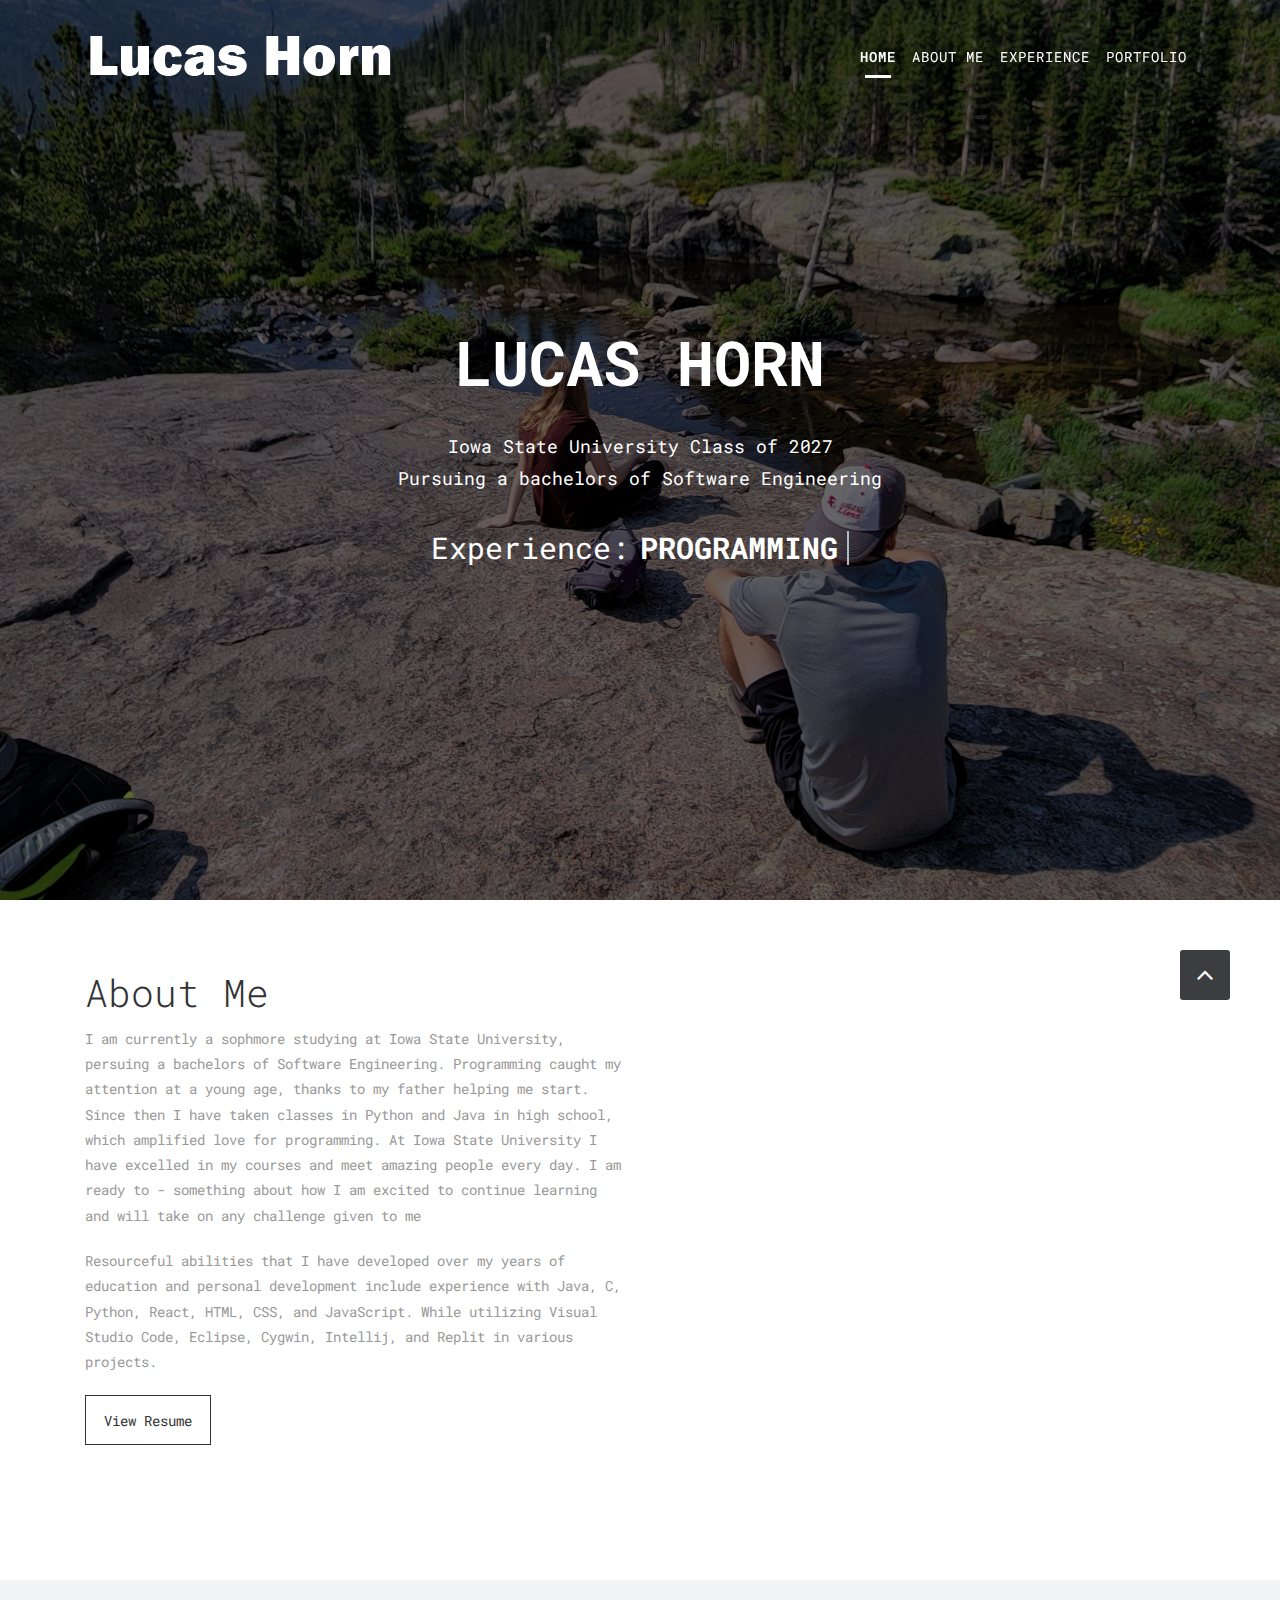
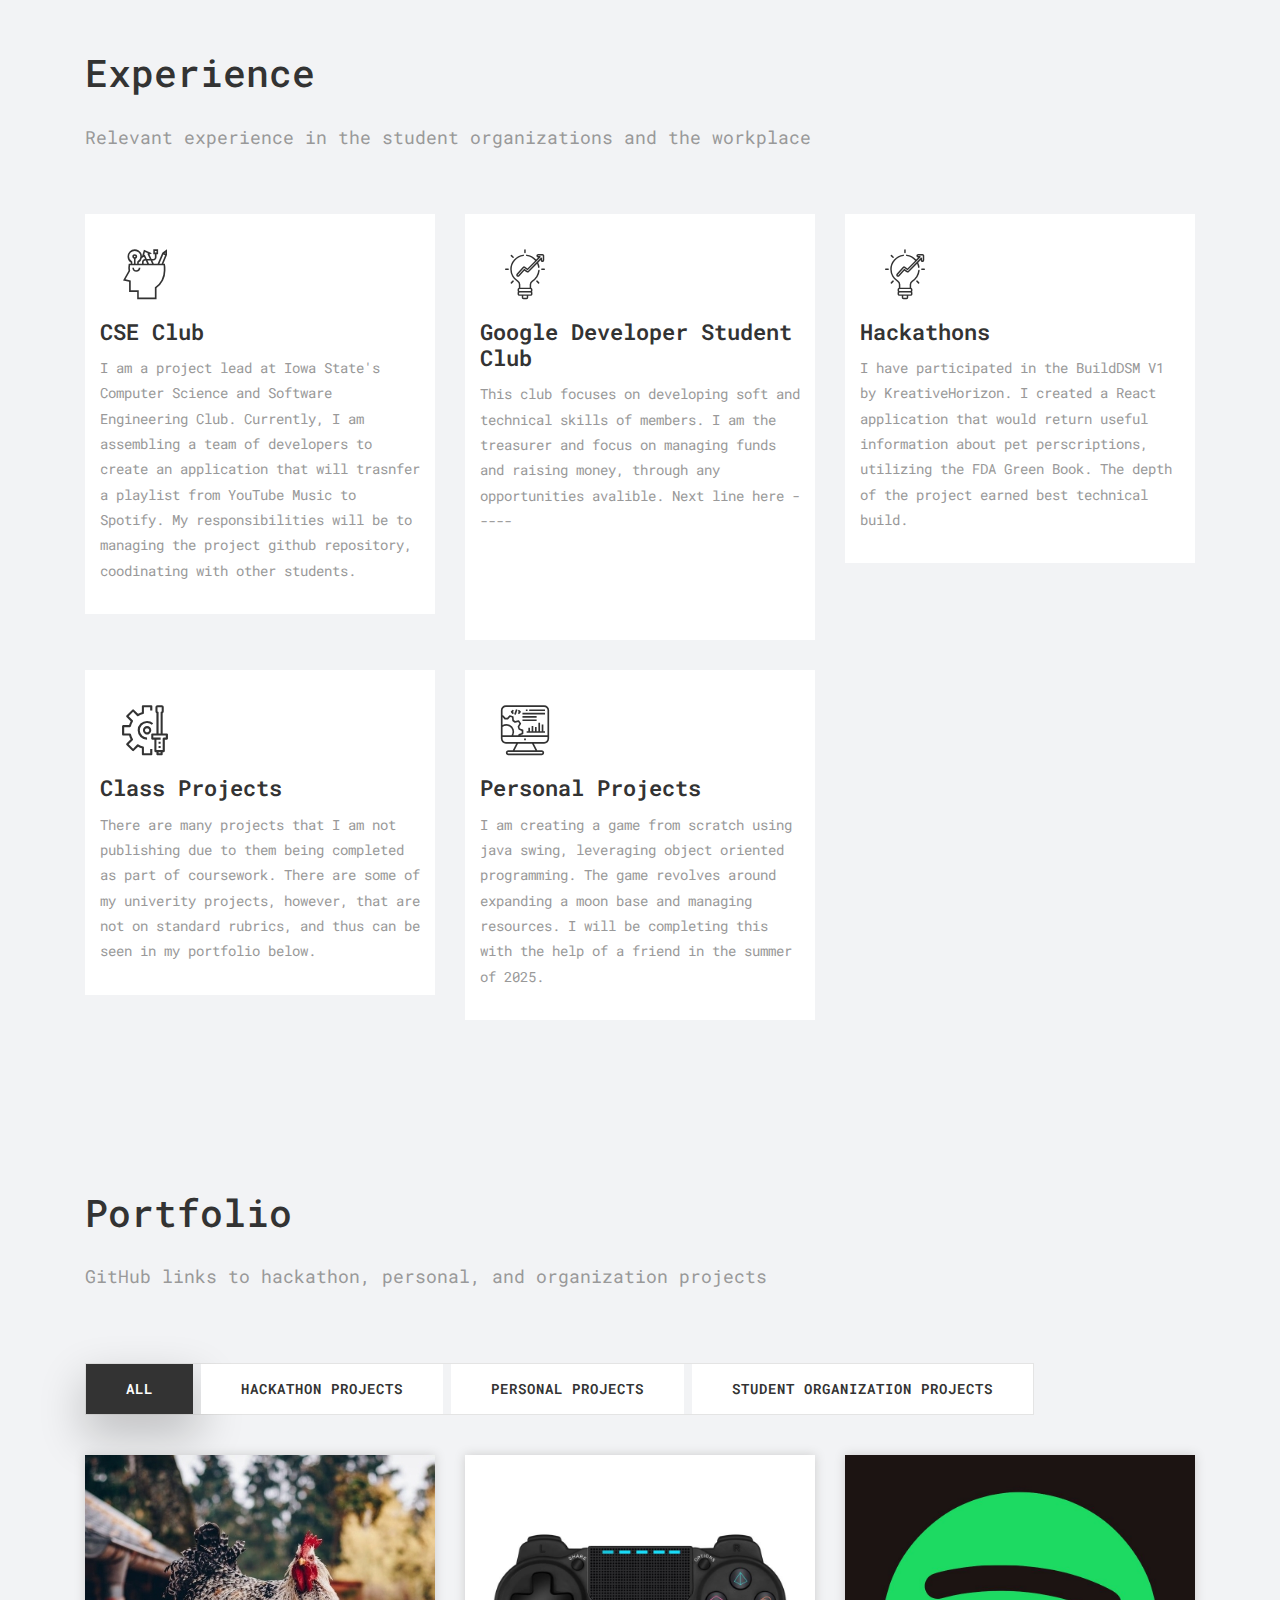
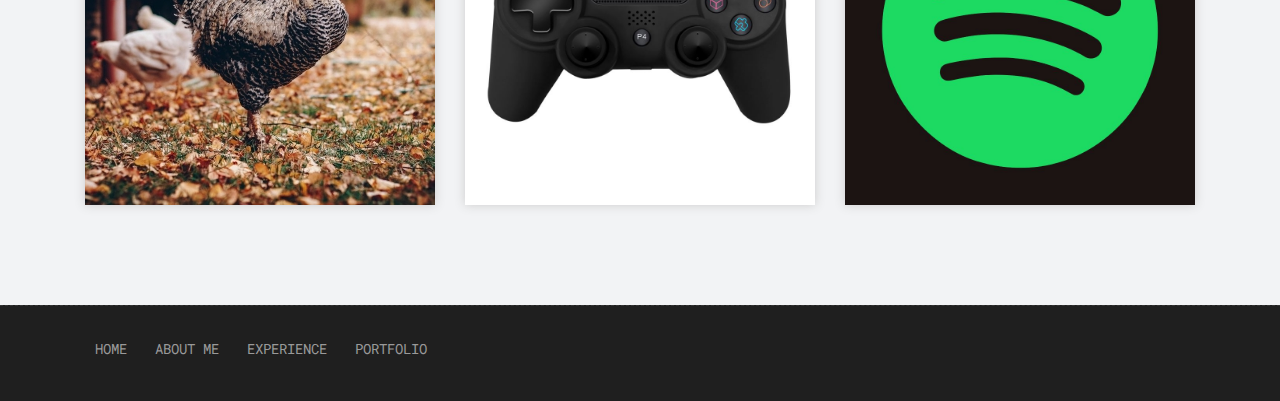
==== commit c4de23ea: "Remove unused files" ====
--- a/index.html
+++ b/index.html
@@ -135,7 +135,6 @@
 							 Currently, I am assembling a team of developers to create an application that will trasnfer a playlist from YouTube Music to Spotify.
 							 My responsibilities will be to managing the project github repository, coodinating with other students.
 						</p>
-						<br>
 					</div>
                 </div>
 				
@@ -223,7 +222,7 @@
 				-->
             </div>
         </div>
-    </div>
+    </div>	<!-- end section -->
 
 	<!-- portfolio section -->
 	<div id="portfolio" class="section lb">
@@ -274,18 +273,19 @@
 						</div>
 					</div>
 				</div>
-
-				<!-- <div class="col-md-4 col-sm-6 gallery-grid gal_c">
+				<!--
+				<div class="col-md-4 col-sm-6 gallery-grid gal_c">
 					<div class="gallery-single fix">
 						<img src="uploads/gallery_img-05.jpg" class="img-fluid" alt="Image">
 						<div class="img-overlay">
 							<a target=”_blank” href="https://github.com/CSE-Club-ISU" class="hoverbutton global-radius"><i class="fa fa-picture-o"></i><i></a>
 						</div>
 					</div>
-				</div> -->
-
-				
-				<!-- <div class="col-md-4 col-sm-6 gallery-grid gal_c">
+				</div>
+
+				
+				
+				<div class="col-md-4 col-sm-6 gallery-grid gal_c">
 					<div class="gallery-single fix">
 						<img src="uploads/gallery_img-04.jpg" class="img-fluid" alt="Image">
 						<div class="img-overlay">
@@ -293,15 +293,12 @@
 						</div>
 					</div>
 				</div>
-			</div> -->
-
-
-			<!--
+
 				<div class="col-md-4 col-sm-6 gallery-grid gal_a">
 					<div class="gallery-single fix">
 						<img src="uploads/gallery_img-02.jpg" class="img-fluid" alt="Image">
 						<div class="img-overlay">
-							<a target=”_blank” href="https://github.com/mgraham33/FlickPick" class="hoverbutton global-radius"><i class="fa fa-picture-o"></i></a>
+							<a target=”_blank” href="lalala.com" class="hoverbutton global-radius"><i class="fa fa-picture-o"></i></a>
 						</div>
 					</div>
 				</div>
@@ -310,7 +307,7 @@
 					<div class="gallery-single fix">
 						<img src="uploads/gallery_img-04.jpg" class="img-fluid" alt="Image">
 						<div class="img-overlay">
-							<a target=”_blank” href="https://github.com/mgraham33/TheGameOfLife" class="hoverbutton global-radius"><i class="fa fa-picture-o"></i></a>
+							<a target=”_blank” href="lalala.com" class="hoverbutton global-radius"><i class="fa fa-picture-o"></i></a>
 						</div>
 					</div>
 				</div>
@@ -326,8 +323,9 @@
 			-->
 			</div>
 		</div>
-	</div>
-
+	</div>	<!-- end section -->
+
+	<!-- Footer -->
     <div class="copyrights">
         <div class="container">
             <div class="footer-distributed">
@@ -348,7 +346,7 @@
     <!-- ALL JS FILES -->
     <script src="js/all.js"></script>
 	<!-- Camera Slider -->
-	<!-- <script src="js/jquery.mobile.customized.min.js"></script> This is not working currently -->
+	<!-- <script src="js/jquery.mobile.customized.min.js"></script> This will be created soon -->
 	<script src="js/jquery.easing.1.3.js"></script> 
 	<script src="js/parallaxie.js"></script>
 	<script src="js/headline.js"></script>
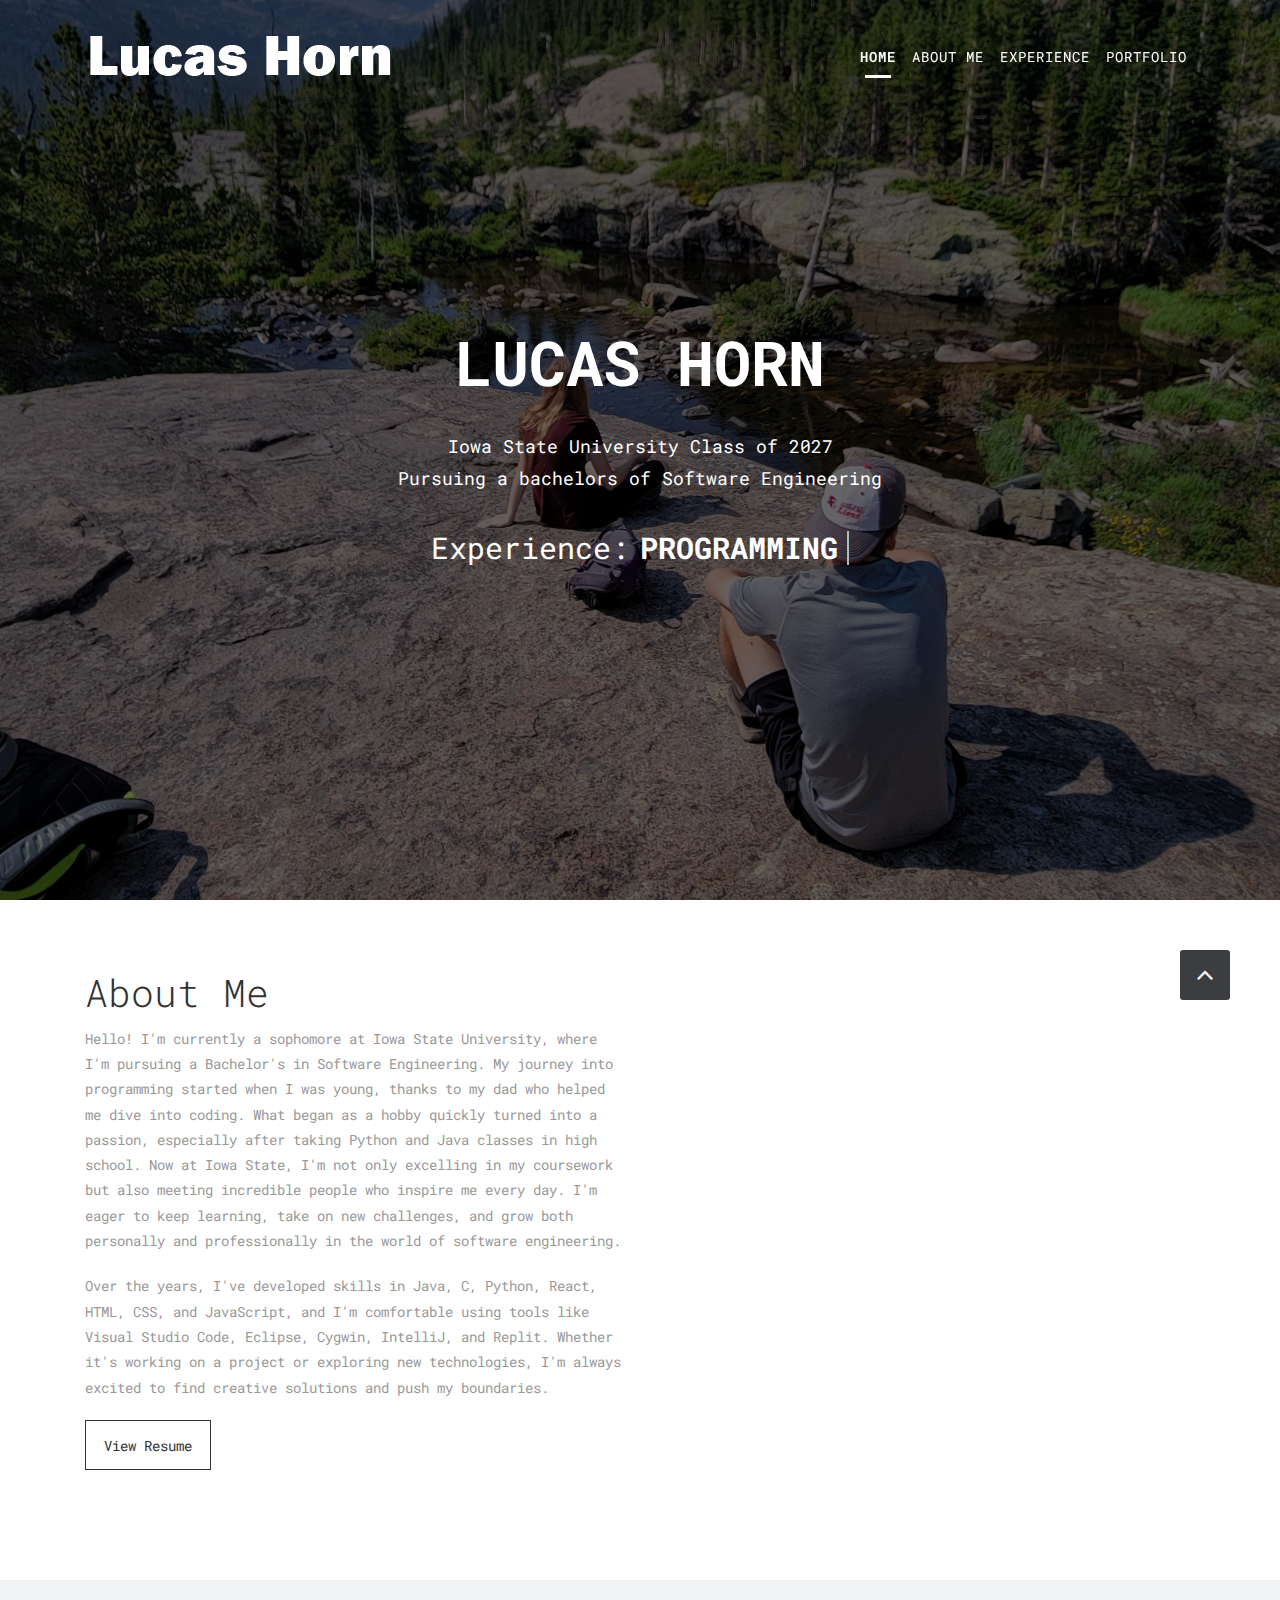
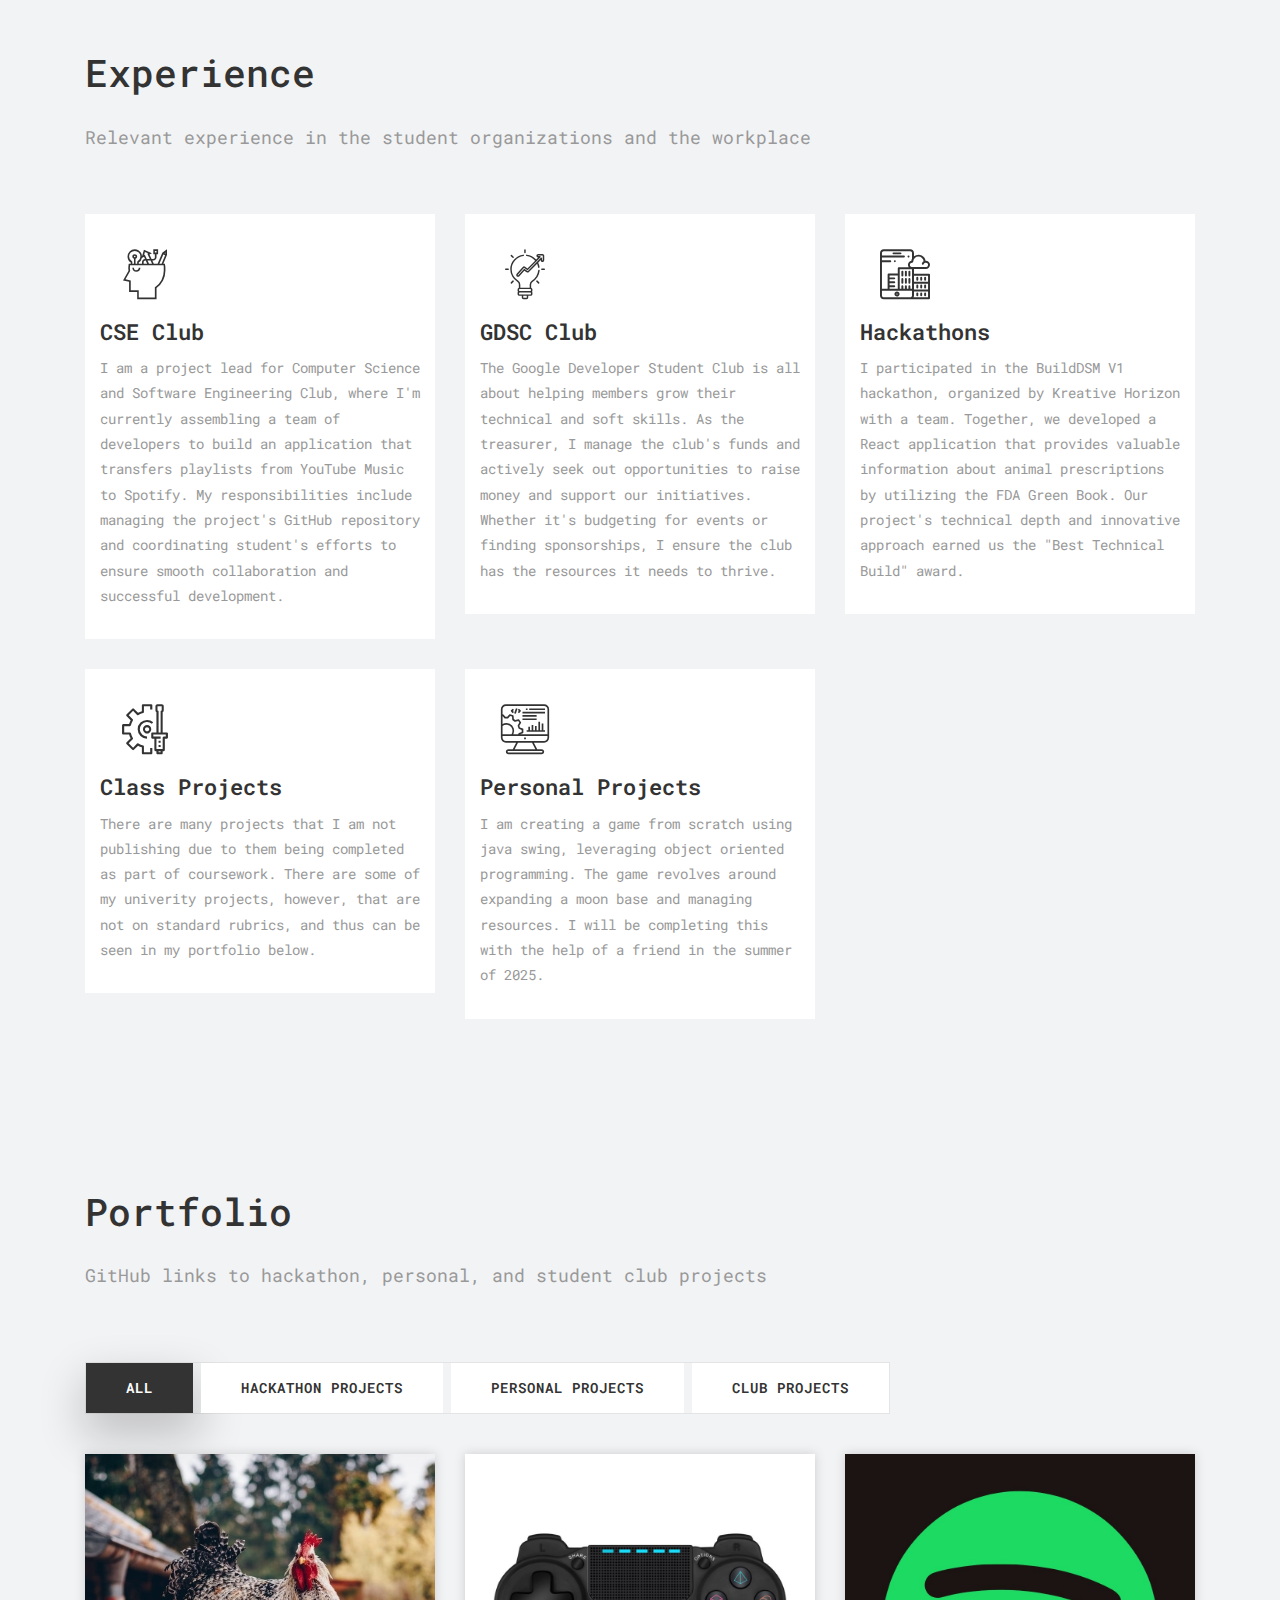
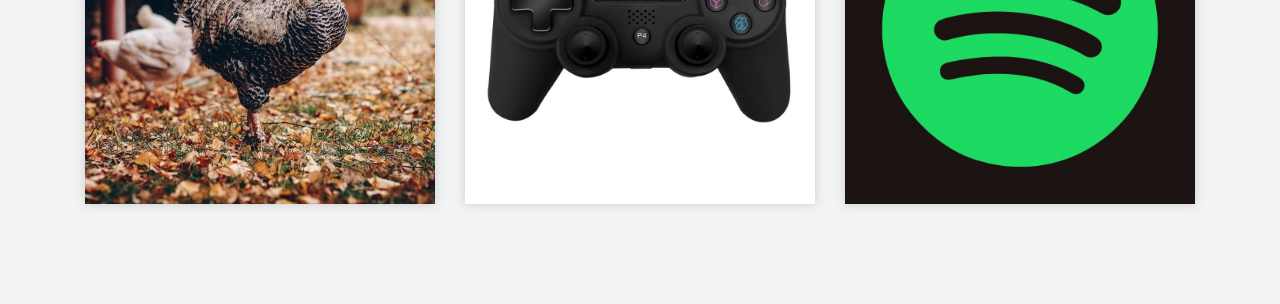
==== commit a1be4088: "Update descriptions and images" ====
--- a/index.html
+++ b/index.html
@@ -91,15 +91,15 @@
                     <div class="message-box">                        
                         <h2>About Me</h2>
                         <p>
-							I am currently a sophmore studying at Iowa State University, persuing a bachelors of Software Engineering.
-							 Programming caught my attention at a young age, thanks to my father helping me start.
-							 Since then I have taken classes in Python and Java in high school, which amplified love for programming.
-							 At Iowa State University I have excelled in my courses and meet amazing people every day.
-							 I am ready to - something about how I am excited to continue learning and will take on any challenge given to me
-						</p>
-						<p> 
-							Resourceful abilities that I have developed over my years of education and personal development include experience with Java, C, Python, React, HTML, CSS, and JavaScript.
-							 While utilizing Visual Studio Code, Eclipse, Cygwin, Intellij, and Replit in various projects.
+							Hello! I'm currently a sophomore at Iowa State University, where I'm pursuing a Bachelor's in Software Engineering.
+							 My journey into programming started when I was young, thanks to my dad who helped me dive into coding.
+							 What began as a hobby quickly turned into a passion, especially after taking Python and Java classes in high school.
+							 Now at Iowa State, I'm not only excelling in my coursework but also meeting incredible people who inspire me every day.
+							 I'm eager to keep learning, take on new challenges, and grow both personally and professionally in the world of software engineering.
+						</p>
+						<p>
+							Over the years, I've developed skills in Java, C, Python, React, HTML, CSS, and JavaScript, and I'm comfortable using tools like Visual Studio Code, Eclipse, Cygwin, IntelliJ, and Replit.
+							 Whether it's working on a project or exploring new technologies, I'm always excited to find creative solutions and push my boundaries.
 						</p>
 						<a target=”_blank” href="resume.pdf" class="sim-btn btn-hover-new" data-text="View Resume"><span>View Resume</span></a>
                     </div>
@@ -123,47 +123,43 @@
             </div>
 
             <div class="row">
+				<div class="col-md-4">
+					<div class="services-inner-box">
+						<div class="ser-icon">
+							<i class="flaticon-idea-1"></i>
+						</div>
+						<h2>CSE Club</h2>
+						<p>
+							I am a project lead for Computer Science and Software Engineering Club, where I'm currently assembling a team of developers to build an application that transfers playlists from YouTube Music to Spotify.
+							 My responsibilities include managing the project's GitHub repository and coordinating student's efforts to ensure smooth collaboration and successful development.
+						</p>
+						
+					</div>
+                </div>
 				
 				<div class="col-md-4">
 					<div class="services-inner-box">
 						<div class="ser-icon">
-							<i class="flaticon-idea-1"></i>
-						</div>
-						<h2>CSE Club</h2>
-						<p>
-							 I am a project lead at Iowa State's Computer Science and Software Engineering Club.
-							 Currently, I am assembling a team of developers to create an application that will trasnfer a playlist from YouTube Music to Spotify.
-							 My responsibilities will be to managing the project github repository, coodinating with other students.
-						</p>
-					</div>
-                </div>
-				
-				<div class="col-md-4">
-					<div class="services-inner-box">
-						<div class="ser-icon">
 							<i class="flaticon-idea"></i>
 						</div>
-						<h2>Google Developer Student Club</h2>
-						<p>This club focuses on developing soft and technical skills of members.
-							 I am the treasurer and focus on managing funds and raising money, through any opportunities avalible.
-							 Next line here -----
-						</p>
-						<br><br><br>
+						<h2>GDSC Club</h2>
+						<p>
+							The Google Developer Student Club is all about helping members grow their technical and soft skills.
+							 As the treasurer, I manage the club's funds and actively seek out opportunities to raise money and support our initiatives.
+							 Whether it's budgeting for events or finding sponsorships, I ensure the club has the resources it needs to thrive.
+						</p>
 					</div>
 				</div>	
 				
 				<div class="col-md-4">
 					<div class="services-inner-box">
 						<div class="ser-icon">
-							<i class="flaticon-idea"></i>
-						</div>
-						<h2>
-							Hackathons
-						</h2>
-						<p>
-							I have participated in the BuildDSM V1 by KreativeHorizon.
-							 I created a React application that would return useful information about pet perscriptions, utilizing the FDA Green Book. 
-							 The depth of the project earned best technical build.
+							<i class="flaticon-development"></i>
+						</div>
+						<h2>Hackathons</h2>
+						<p>
+							I participated in the BuildDSM V1 hackathon, organized by Kreative Horizon with a team. Together, we developed a React application that provides valuable information about animal prescriptions by utilizing the FDA Green Book.
+							 Our project's technical depth and innovative approach earned us the "Best Technical Build" award.
 						</p>
 					</div>
 				</div>
@@ -196,7 +192,7 @@
 						</p>
 					</div>
                 </div>
-				
+
 				<!--
 				<div class="col-md-4">
 					<div class="services-inner-box">
@@ -207,18 +203,7 @@
 						<p>description here</p>
 					</div>
 				</div>
-				-->
-
-				<!--
-				<div class="col-md-4">
-                    <div class="services-inner-box">
-						<div class="ser-icon">
-							<i class="flaticon-discuss-issue"></i>
-						</div>
-						<h2>Name</h2>
-						<p>discription</p>
-					</div>
-                </div>
+
 				-->
             </div>
         </div>
@@ -229,9 +214,8 @@
 		<div class="container">
 			<div class="section-title text-left">
                 <h3>Portfolio</h3>
-                <p>GitHub links to hackathon, personal, and organization projects</p>
+                <p>GitHub links to hackathon, personal, and student club projects</p>
             </div><!-- end title -->
-			
 
 			<div class="gallery-menu row">
 				<div class="col-md-12">
@@ -239,79 +223,48 @@
 						<button class="active" data-filter="*">All</button>
 						<button data-filter=".gal_a">Hackathon Projects</button>
 						<button data-filter=".gal_b">Personal Projects</button>
-						<button data-filter=".gal_c">Student Organization Projects</button>
+						<button data-filter=".gal_g">Club Projects</button>
 					</div>
 				</div>
 			</div>
-			
+
 			<!-- This contains all of the cards for code projects -->
 			<div class="gallery-list row">
 				<div class="col-md-4 col-sm-6 gallery-grid gal_a">
 					<div class="gallery-single fix">
-						<img src="uploads/Farm-fix-chicken.jpg" class="img-fluid" alt="Image">
-						<div class="img-overlay">
-							<a target=”_blank” href="https://github.com/nwfrank/builddsm" class="hoverbutton global-radius"><i class="fa fa-picture-o"></i></a>
-						</div>
-					</div>
-				</div>
-
+						<a target="_blank" href="https://github.com/nwfrank/builddsm" class="button">
+							<img src="uploads/Farm-fix-chicken.jpg" class="img-fluid" alt="Image">
+						</a>
+					</div>
+				</div>
 
 				<div class="col-md-4 col-sm-6 gallery-grid gal_b">
 					<div class="gallery-single fix">
-						<img src="uploads/gallery_img-03.jpg" class="img-fluid" alt="Image">
-						<div class="img-overlay">
-							<a target=”_blank” href="https://github.com/LucasAHorn/Summer24Game" class="hoverbutton global-radius"><i class="fa fa-picture-o"></i></a>
-						</div>
-					</div>
-				</div>
-
-			 	<div class="col-md-4 col-sm-6 gallery-grid gal_c">
-					<div class="gallery-single fix">
-						<img src="uploads/gallery_img-01.jpg" class="img-fluid" alt="Image">
-						<div class="img-overlay">
-							<a target=”_blank” href="https://github.com/LucasAHorn/Playlist-Platform-Transfer-Project" class="hoverbutton global-radius"><i class="fa fa-picture-o"></i></a>
-						</div>
-					</div>
-				</div>
+						<a target="_blank" href="https://github.com/LucasAHorn/GameRecreations/tree/main">
+							<img src="uploads/gallery_img-03.jpg" class="img-fluid" alt="Image">
+						</a>
+					</div>
+				</div>
+
+				<div class="col-md-4 col-sm-6 gallery-grid gal_g">
+					<div class="gallery-single fix">
+						<a target="_blank" href="google.com">
+							<img src="uploads/gallery_img-01.jpg" class="img-fluid" alt="Image">
+						</a>
+					</div>
+				</div>
+
 				<!--
-				<div class="col-md-4 col-sm-6 gallery-grid gal_c">
-					<div class="gallery-single fix">
-						<img src="uploads/gallery_img-05.jpg" class="img-fluid" alt="Image">
-						<div class="img-overlay">
-							<a target=”_blank” href="https://github.com/CSE-Club-ISU" class="hoverbutton global-radius"><i class="fa fa-picture-o"></i><i></a>
-						</div>
-					</div>
-				</div>
-
-				
-				
-				<div class="col-md-4 col-sm-6 gallery-grid gal_c">
-					<div class="gallery-single fix">
-						<img src="uploads/gallery_img-04.jpg" class="img-fluid" alt="Image">
-						<div class="img-overlay">
-							<a target=”_blank” href="https://github.com/CSE-Club-ISU/Playlist-Platform-Transfer-Project" class="hoverbutton global-radius"><i class="fa fa-picture-o"></i><i></a>
-						</div>
-					</div>
-				</div>
-
-				<div class="col-md-4 col-sm-6 gallery-grid gal_a">
-					<div class="gallery-single fix">
-						<img src="uploads/gallery_img-02.jpg" class="img-fluid" alt="Image">
-						<div class="img-overlay">
-							<a target=”_blank” href="lalala.com" class="hoverbutton global-radius"><i class="fa fa-picture-o"></i></a>
-						</div>
-					</div>
-				</div>
-
-				<div class="col-md-4 col-sm-6 gallery-grid gal_a">
-					<div class="gallery-single fix">
-						<img src="uploads/gallery_img-04.jpg" class="img-fluid" alt="Image">
-						<div class="img-overlay">
-							<a target=”_blank” href="lalala.com" class="hoverbutton global-radius"><i class="fa fa-picture-o"></i></a>
-						</div>
-					</div>
-				</div>
-			
+								NEW EXAMPLE
+				<div class="col-md-4 col-sm-6 gallery-grid gal_g">
+					<div class="gallery-single fix">
+						<a target="_blank" href="google.com">
+							<img src="uploads/gallery_img-01.jpg" class="img-fluid" alt="Image">
+						</a>
+					</div>
+				</div>
+
+								OLD EXAMPLE
 				<div class="col-md-4 col-sm-6 gallery-grid gal_a">
 					<div class="gallery-single fix">
 						<img src="uploads/gallery_img-05.jpg" class="img-fluid" alt="Image">
@@ -320,13 +273,13 @@
                         </div>
 					</div>
 				</div>
-			-->
+				-->
 			</div>
 		</div>
 	</div>	<!-- end section -->
 
 	<!-- Footer -->
-    <div class="copyrights">
+    <!-- <div class="copyrights">
         <div class="container">
             <div class="footer-distributed">
                 <div class="footer-left">
@@ -339,7 +292,7 @@
                 </div>
             </div>
         </div>
-    </div>
+    </div> -->
 
     <a href="#" id="scroll-to-top" class="dmtop global-radius"><i class="fa fa-angle-up"></i></a>
 
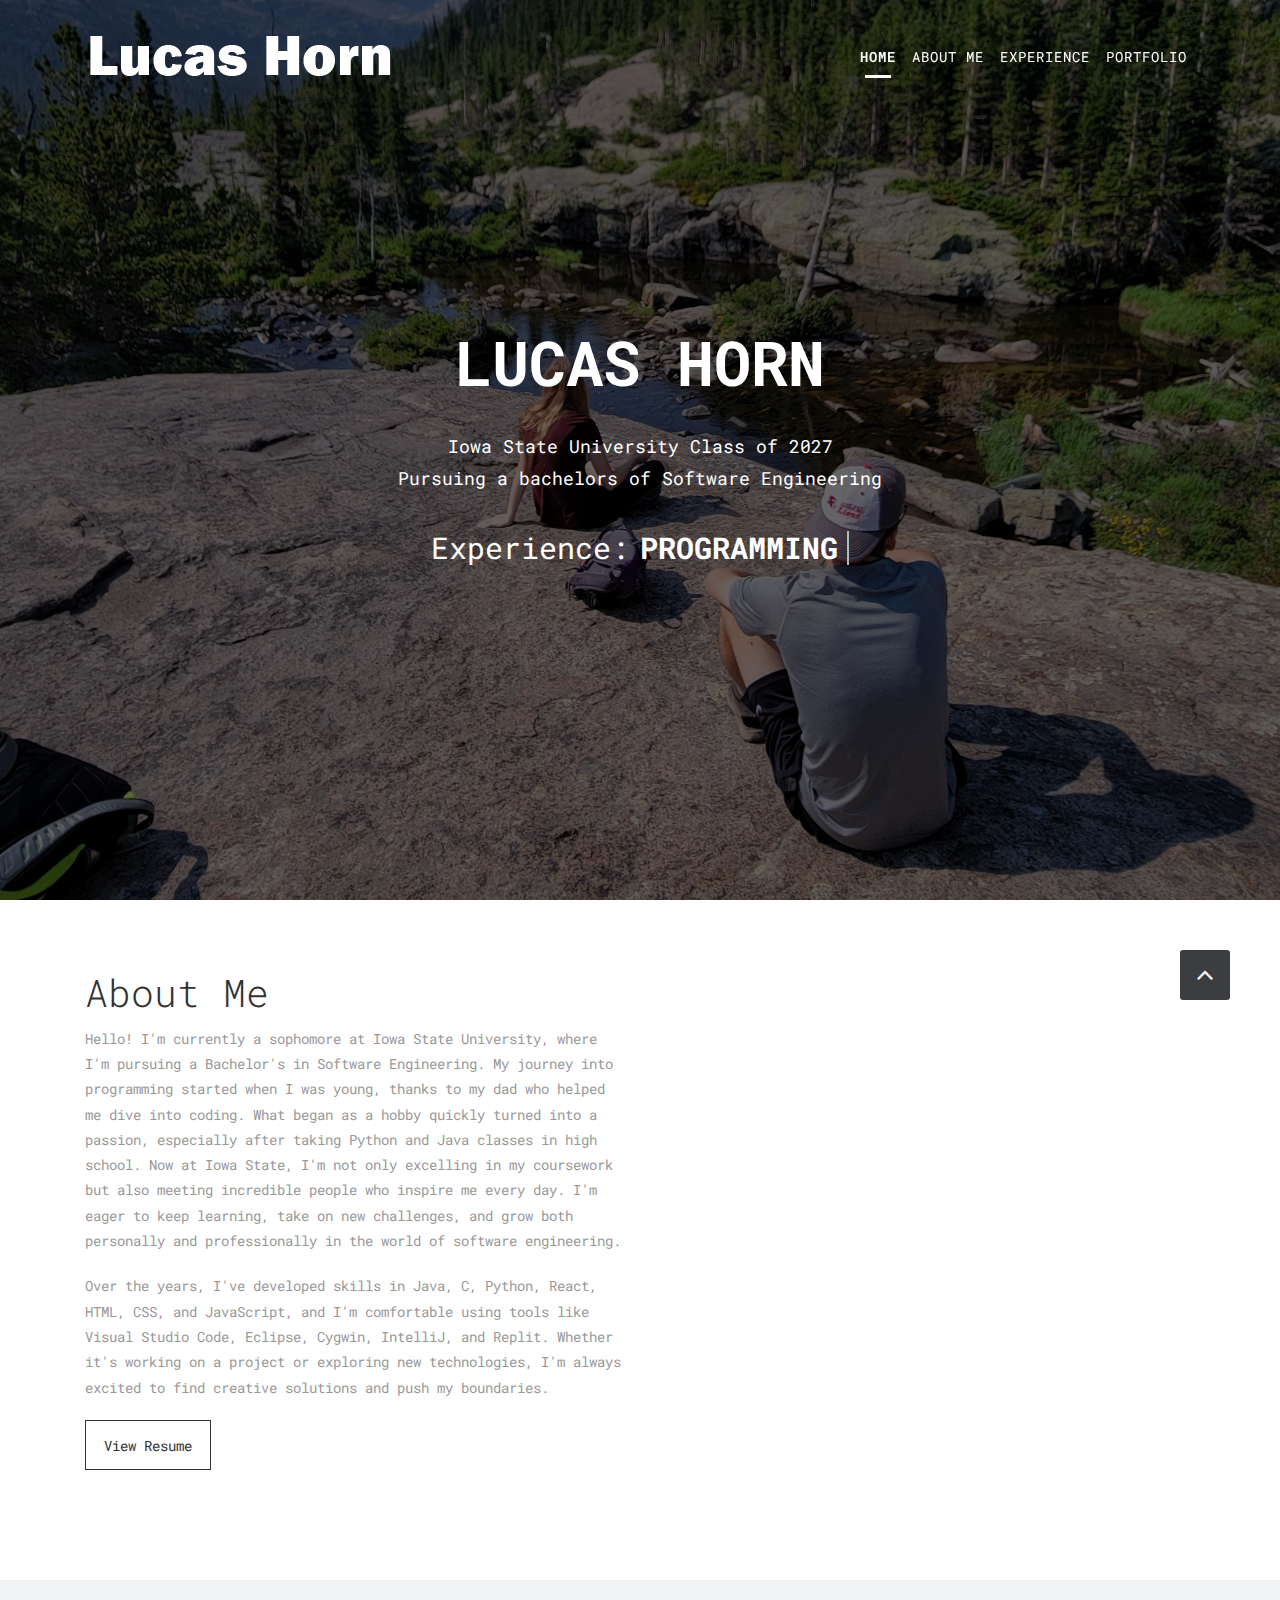
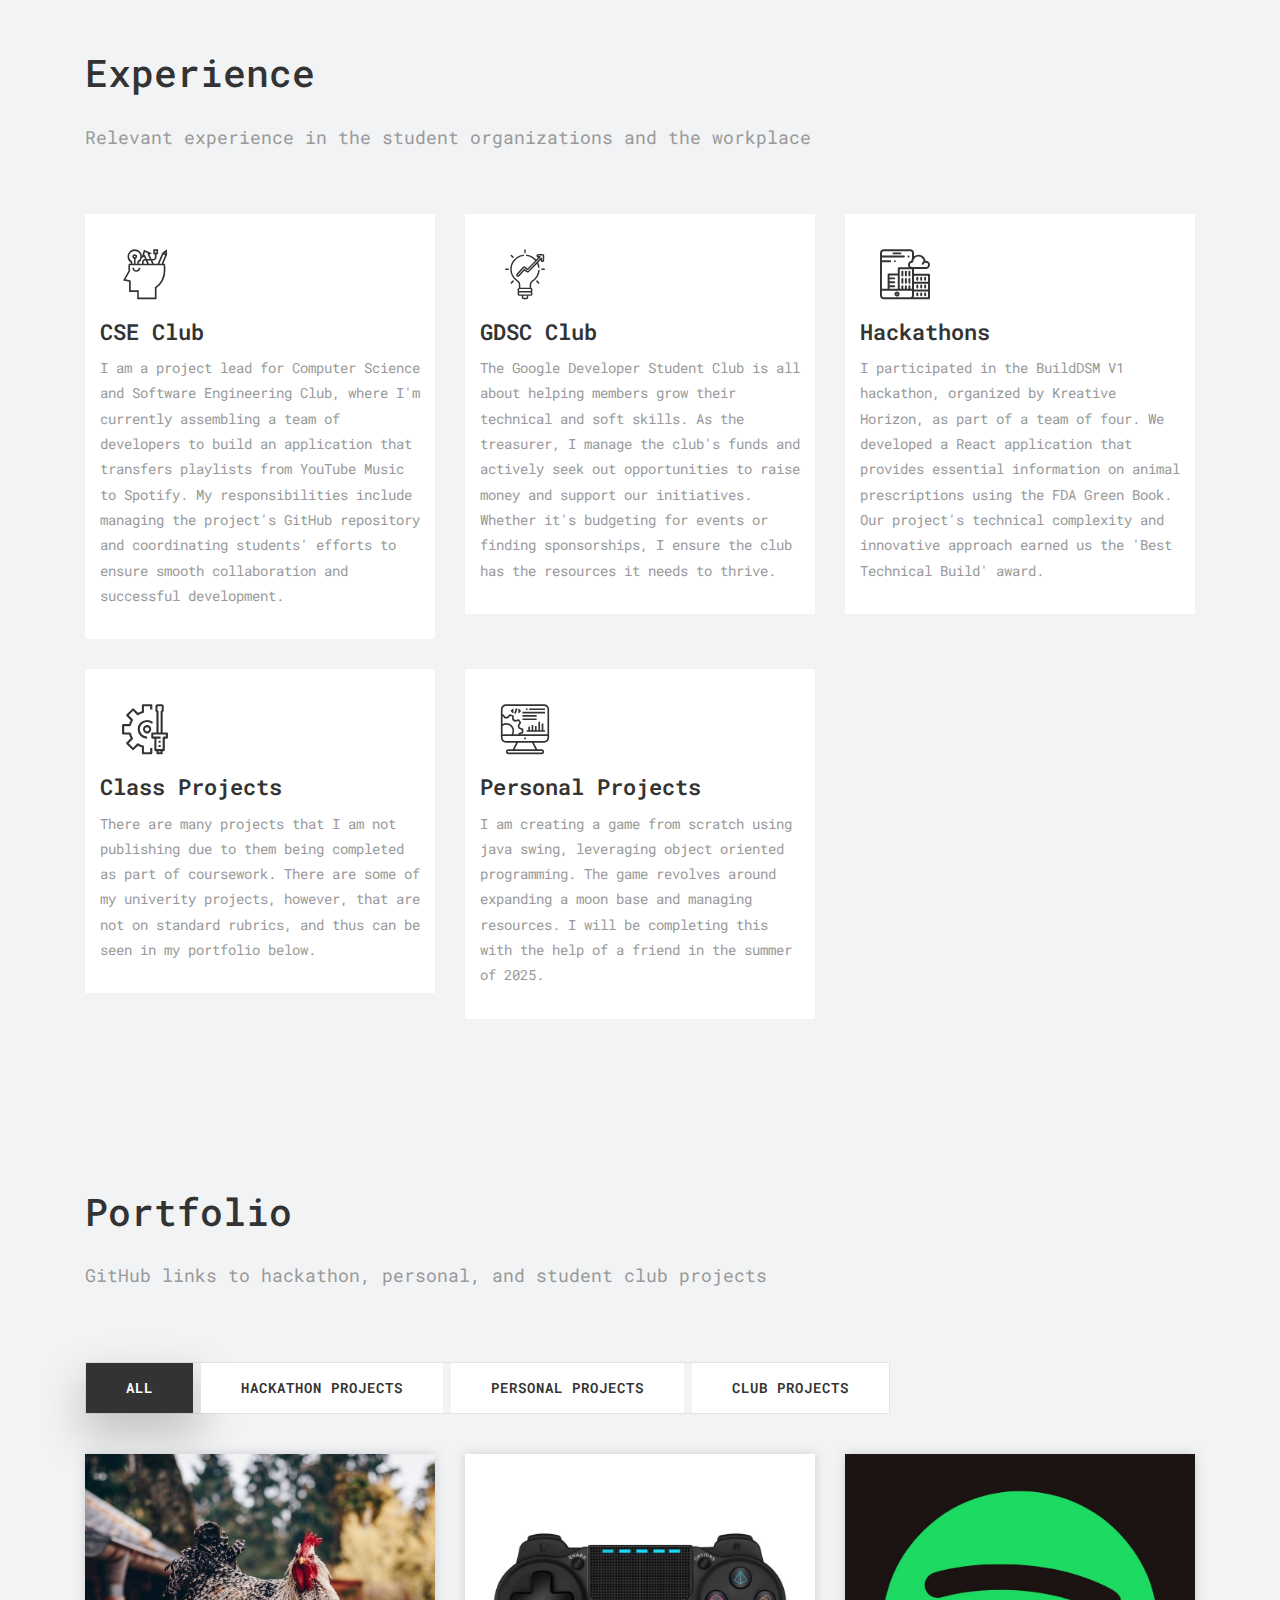
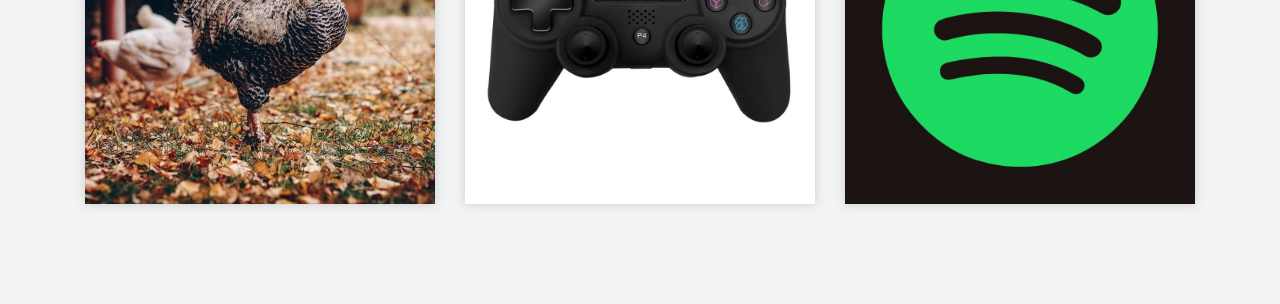
==== commit 3b544a06: "Final Revisions" ====
--- a/index.html
+++ b/index.html
@@ -131,7 +131,7 @@
 						<h2>CSE Club</h2>
 						<p>
 							I am a project lead for Computer Science and Software Engineering Club, where I'm currently assembling a team of developers to build an application that transfers playlists from YouTube Music to Spotify.
-							 My responsibilities include managing the project's GitHub repository and coordinating student's efforts to ensure smooth collaboration and successful development.
+							 My responsibilities include managing the project's GitHub repository and coordinating students' efforts to ensure smooth collaboration and successful development.
 						</p>
 						
 					</div>
@@ -158,8 +158,8 @@
 						</div>
 						<h2>Hackathons</h2>
 						<p>
-							I participated in the BuildDSM V1 hackathon, organized by Kreative Horizon with a team. Together, we developed a React application that provides valuable information about animal prescriptions by utilizing the FDA Green Book.
-							 Our project's technical depth and innovative approach earned us the "Best Technical Build" award.
+							I participated in the BuildDSM V1 hackathon, organized by Kreative Horizon, as part of a team of four. We developed a React application that provides essential information on animal prescriptions using the FDA Green Book.
+							 Our project's technical complexity and innovative approach earned us the 'Best Technical Build' award.
 						</p>
 					</div>
 				</div>
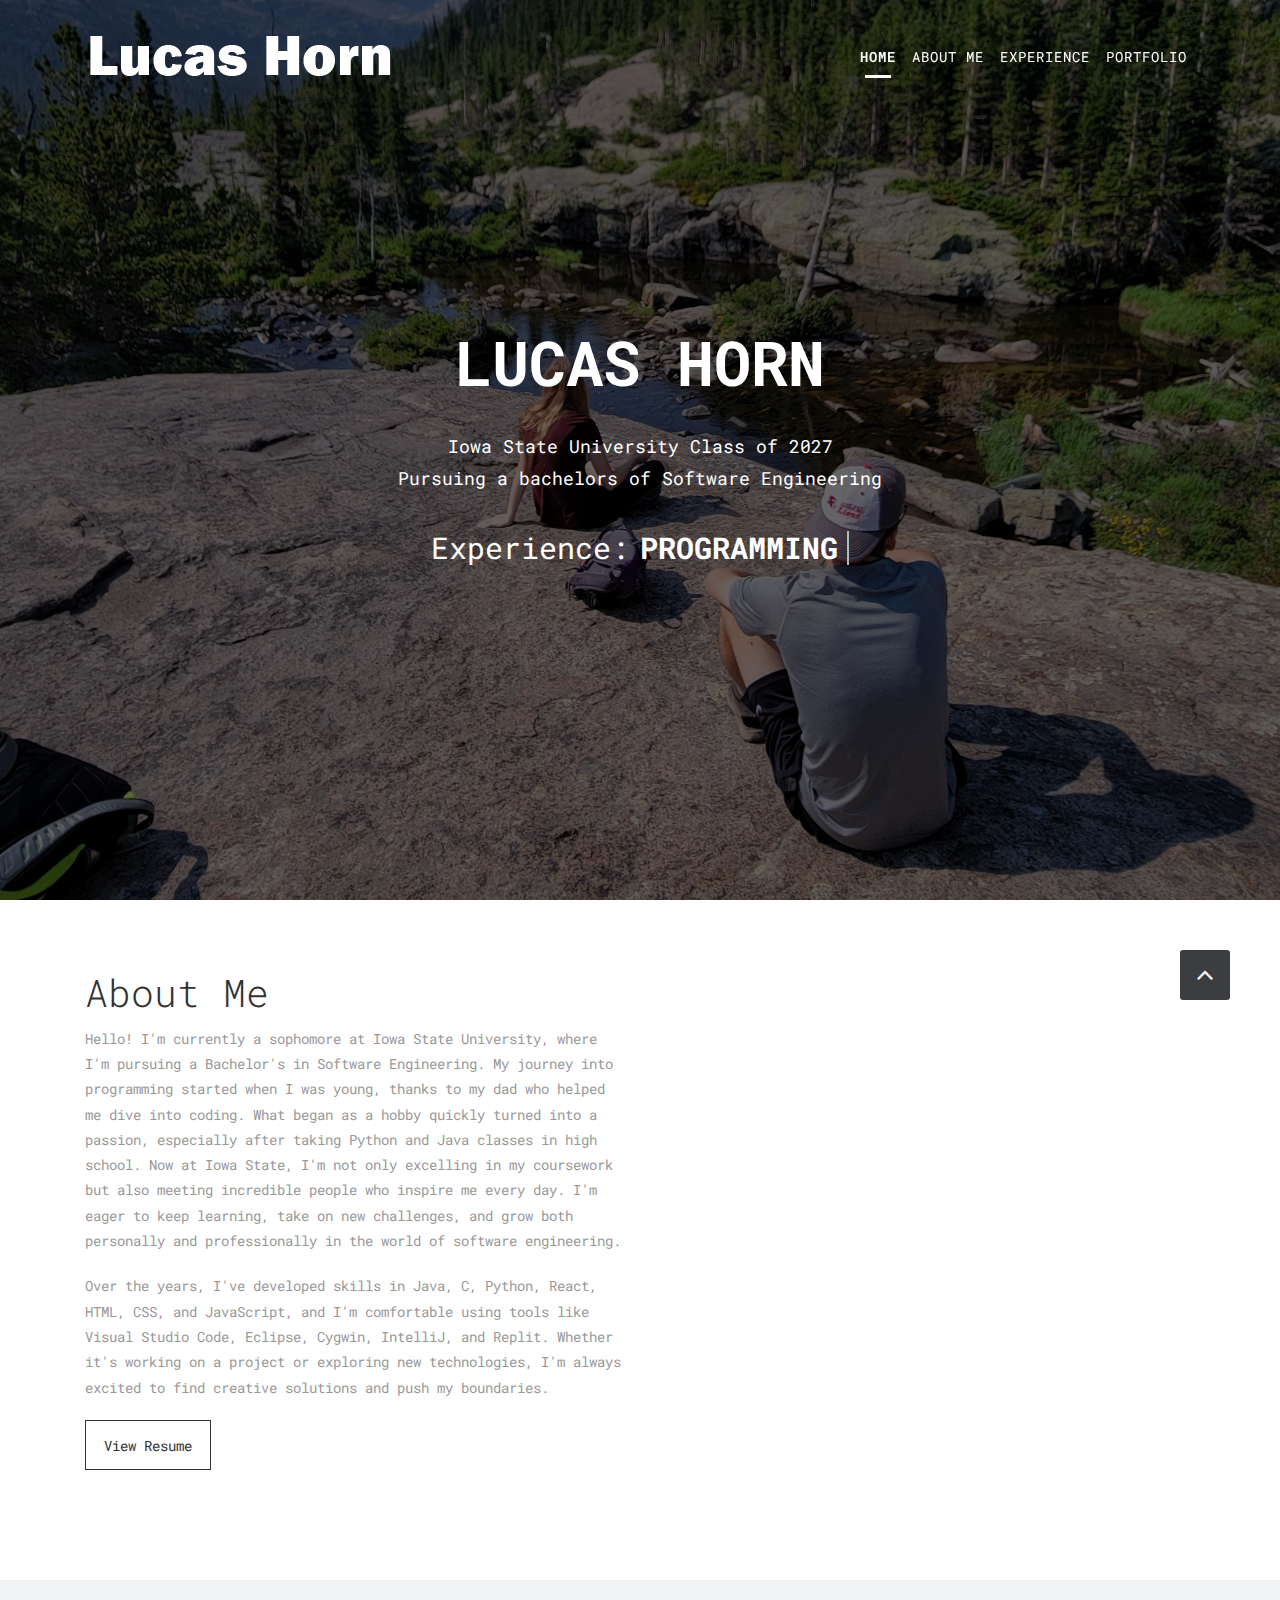
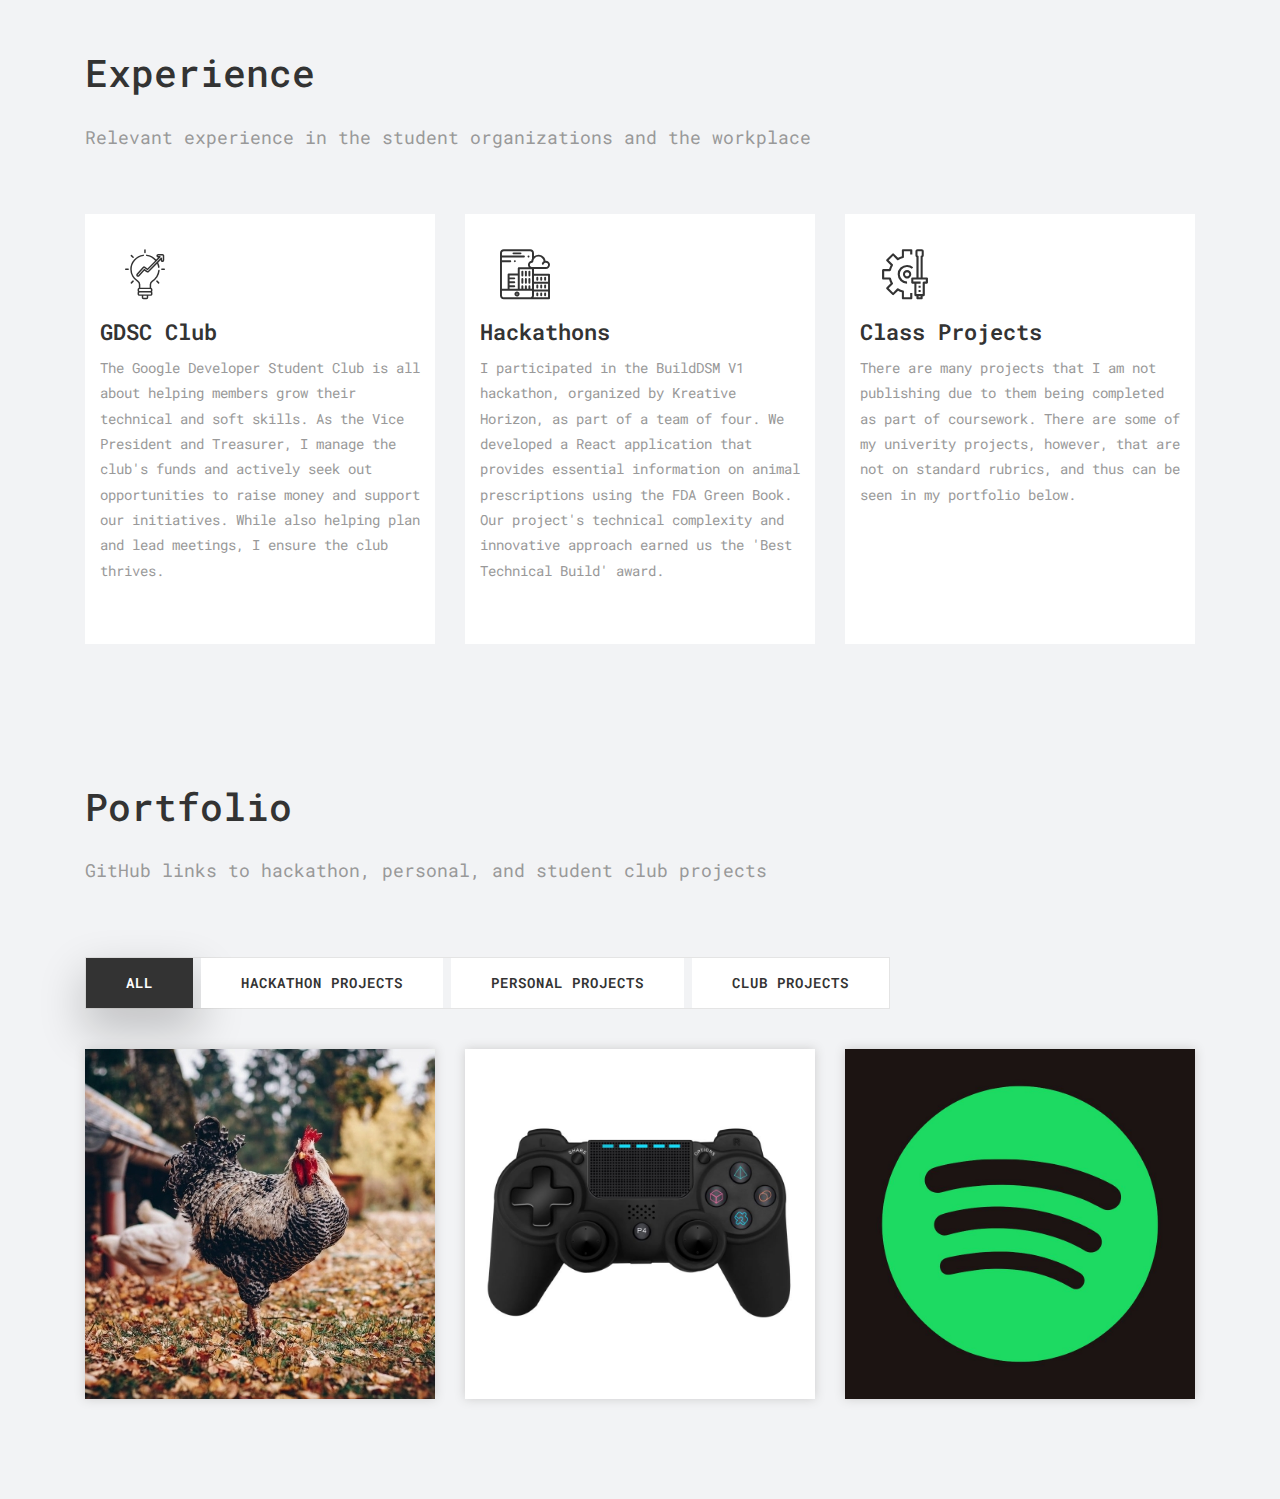
==== commit 0bdb1afb: "revising for new job applications" ====
--- a/index.html
+++ b/index.html
@@ -24,6 +24,12 @@
     <link rel="stylesheet" href="style.css">
     <!-- Responsive CSS -->
     <link rel="stylesheet" href="css/responsive.css">
+
+	<style>
+.custom-height {
+	height: 100%;
+}
+	</style>
 	
 </head>
 <body id="page-top" class="politics_version">
@@ -123,49 +129,37 @@
             </div>
 
             <div class="row">
-				<div class="col-md-4">
-					<div class="services-inner-box">
-						<div class="ser-icon">
-							<i class="flaticon-idea-1"></i>
-						</div>
-						<h2>CSE Club</h2>
-						<p>
-							I am a project lead for Computer Science and Software Engineering Club, where I'm currently assembling a team of developers to build an application that transfers playlists from YouTube Music to Spotify.
-							 My responsibilities include managing the project's GitHub repository and coordinating students' efforts to ensure smooth collaboration and successful development.
-						</p>
-						
-					</div>
-                </div>
 				
 				<div class="col-md-4">
-					<div class="services-inner-box">
+					<div class="services-inner-box custom-height">
 						<div class="ser-icon">
 							<i class="flaticon-idea"></i>
 						</div>
 						<h2>GDSC Club</h2>
 						<p>
 							The Google Developer Student Club is all about helping members grow their technical and soft skills.
-							 As the treasurer, I manage the club's funds and actively seek out opportunities to raise money and support our initiatives.
-							 Whether it's budgeting for events or finding sponsorships, I ensure the club has the resources it needs to thrive.
+							 As the Vice President and Treasurer, I manage the club's funds and actively seek out opportunities to raise money and support our initiatives.
+							 While also helping plan and lead meetings, I ensure the club thrives.
 						</p>
 					</div>
 				</div>	
 				
 				<div class="col-md-4">
-					<div class="services-inner-box">
+					<div class="services-inner-box custom-height">
 						<div class="ser-icon">
 							<i class="flaticon-development"></i>
 						</div>
 						<h2>Hackathons</h2>
 						<p>
-							I participated in the BuildDSM V1 hackathon, organized by Kreative Horizon, as part of a team of four. We developed a React application that provides essential information on animal prescriptions using the FDA Green Book.
+							I participated in the BuildDSM V1 hackathon, organized by Kreative Horizon, as part of a team of four.
+							 We developed a React application that provides essential information on animal prescriptions using the FDA Green Book.
 							 Our project's technical complexity and innovative approach earned us the 'Best Technical Build' award.
 						</p>
 					</div>
 				</div>
 				
 				<div class="col-md-4">
-					<div class="services-inner-box">
+					<div class="services-inner-box custom-height">
 						<div class="ser-icon">
 							<i class="flaticon-process"></i>
 						</div>
@@ -179,7 +173,7 @@
 					</div>
                 </div>
 
-				<div class="col-md-4">
+				<!-- <div class="col-md-4">
                     <div class="services-inner-box">
 						<div class="ser-icon">
 							<i class="flaticon-seo"></i>
@@ -191,7 +185,7 @@
 							 I will be completing this with the help of a friend in the summer of 2025.
 						</p>
 					</div>
-                </div>
+                </div> -->
 
 				<!--
 				<div class="col-md-4">
@@ -248,7 +242,7 @@
 
 				<div class="col-md-4 col-sm-6 gallery-grid gal_g">
 					<div class="gallery-single fix">
-						<a target="_blank" href="google.com">
+						<a target="_blank" href="https://github.com/LucasAHorn/Playlist-Platform-Transfer-Project">
 							<img src="uploads/gallery_img-01.jpg" class="img-fluid" alt="Image">
 						</a>
 					</div>
